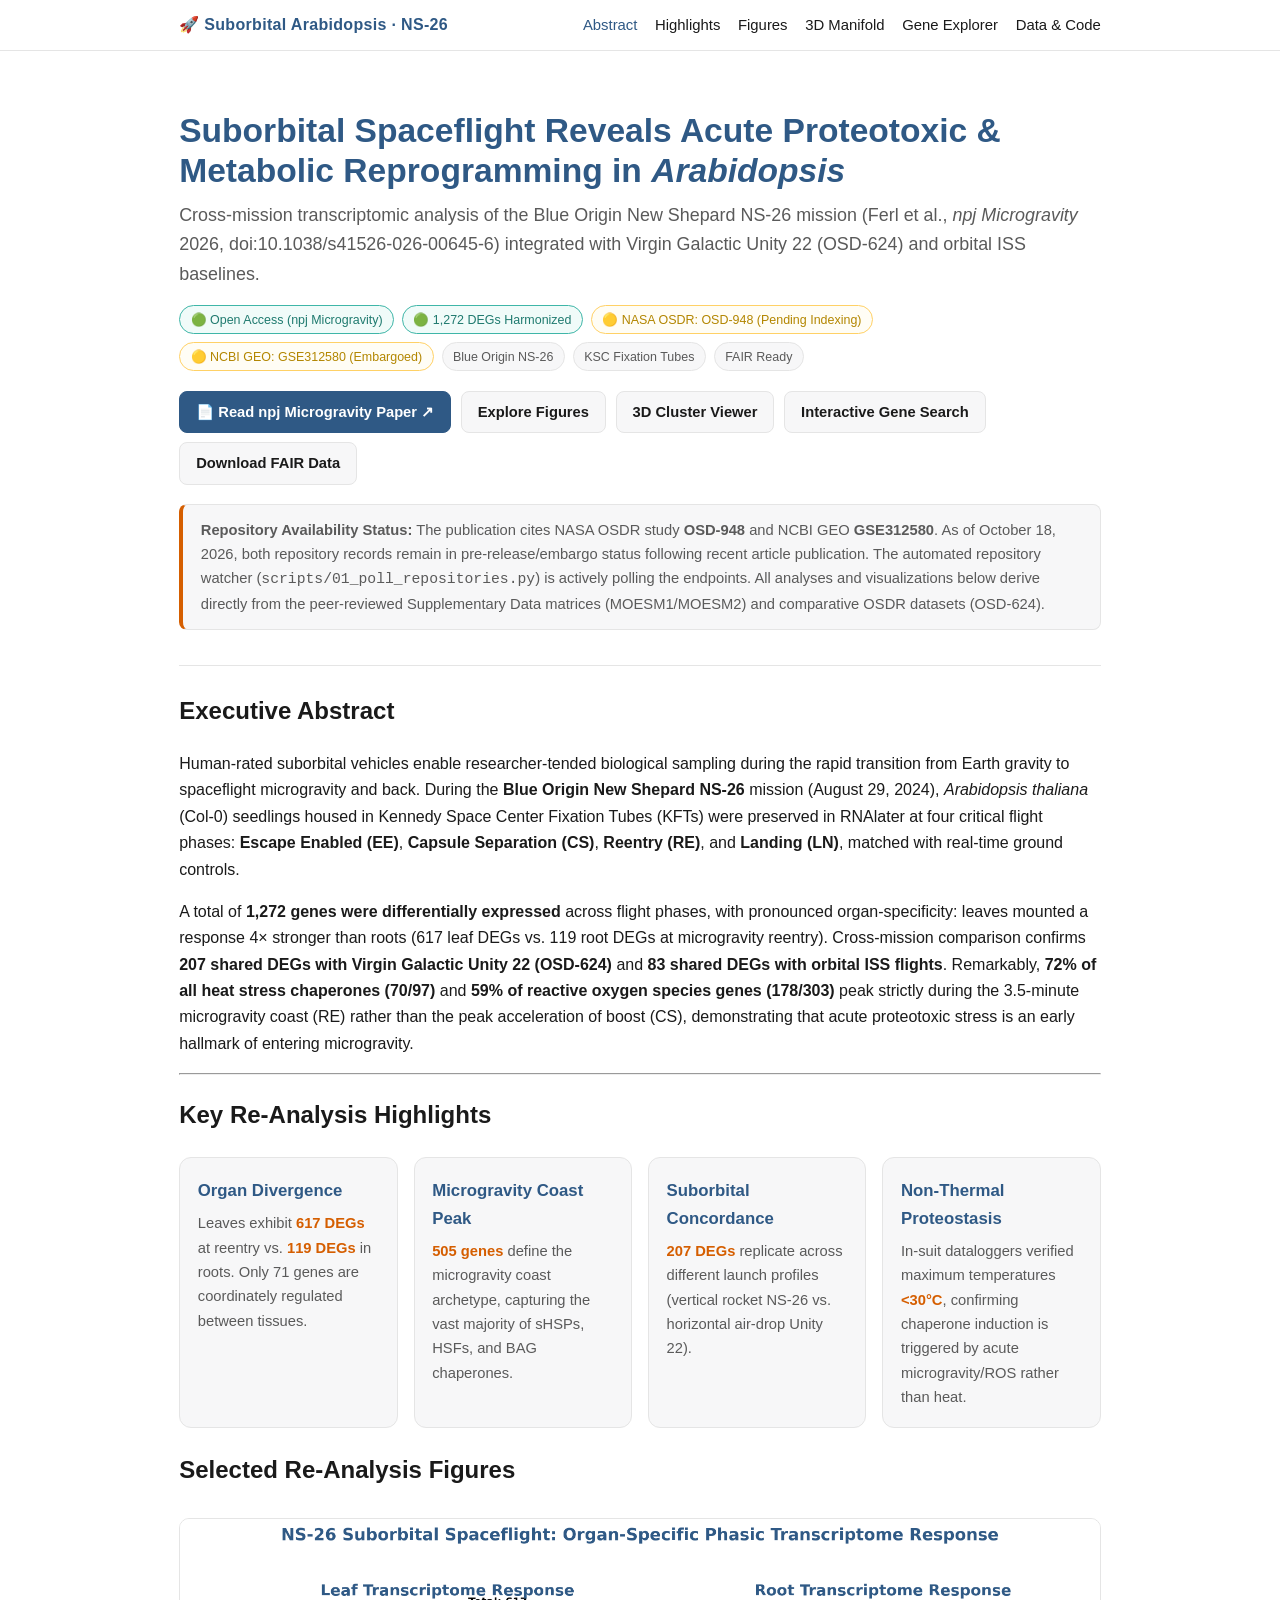
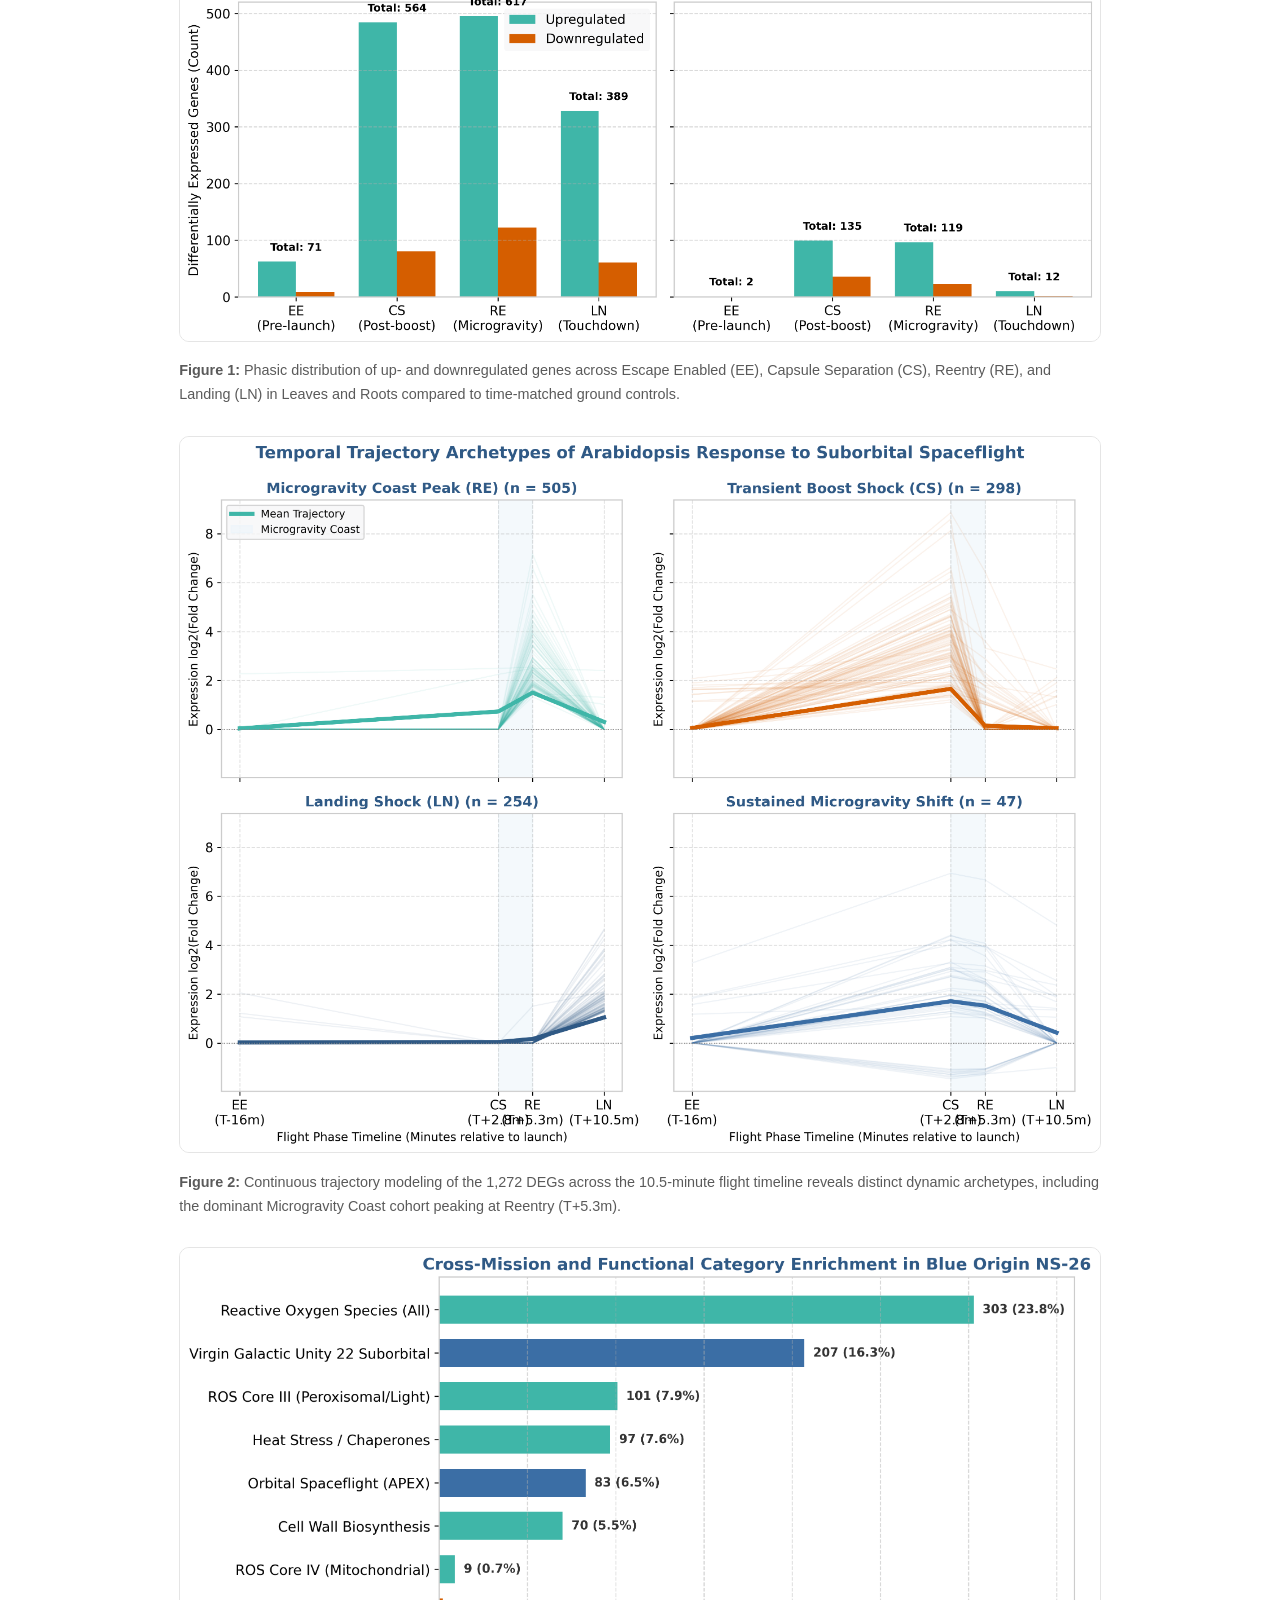
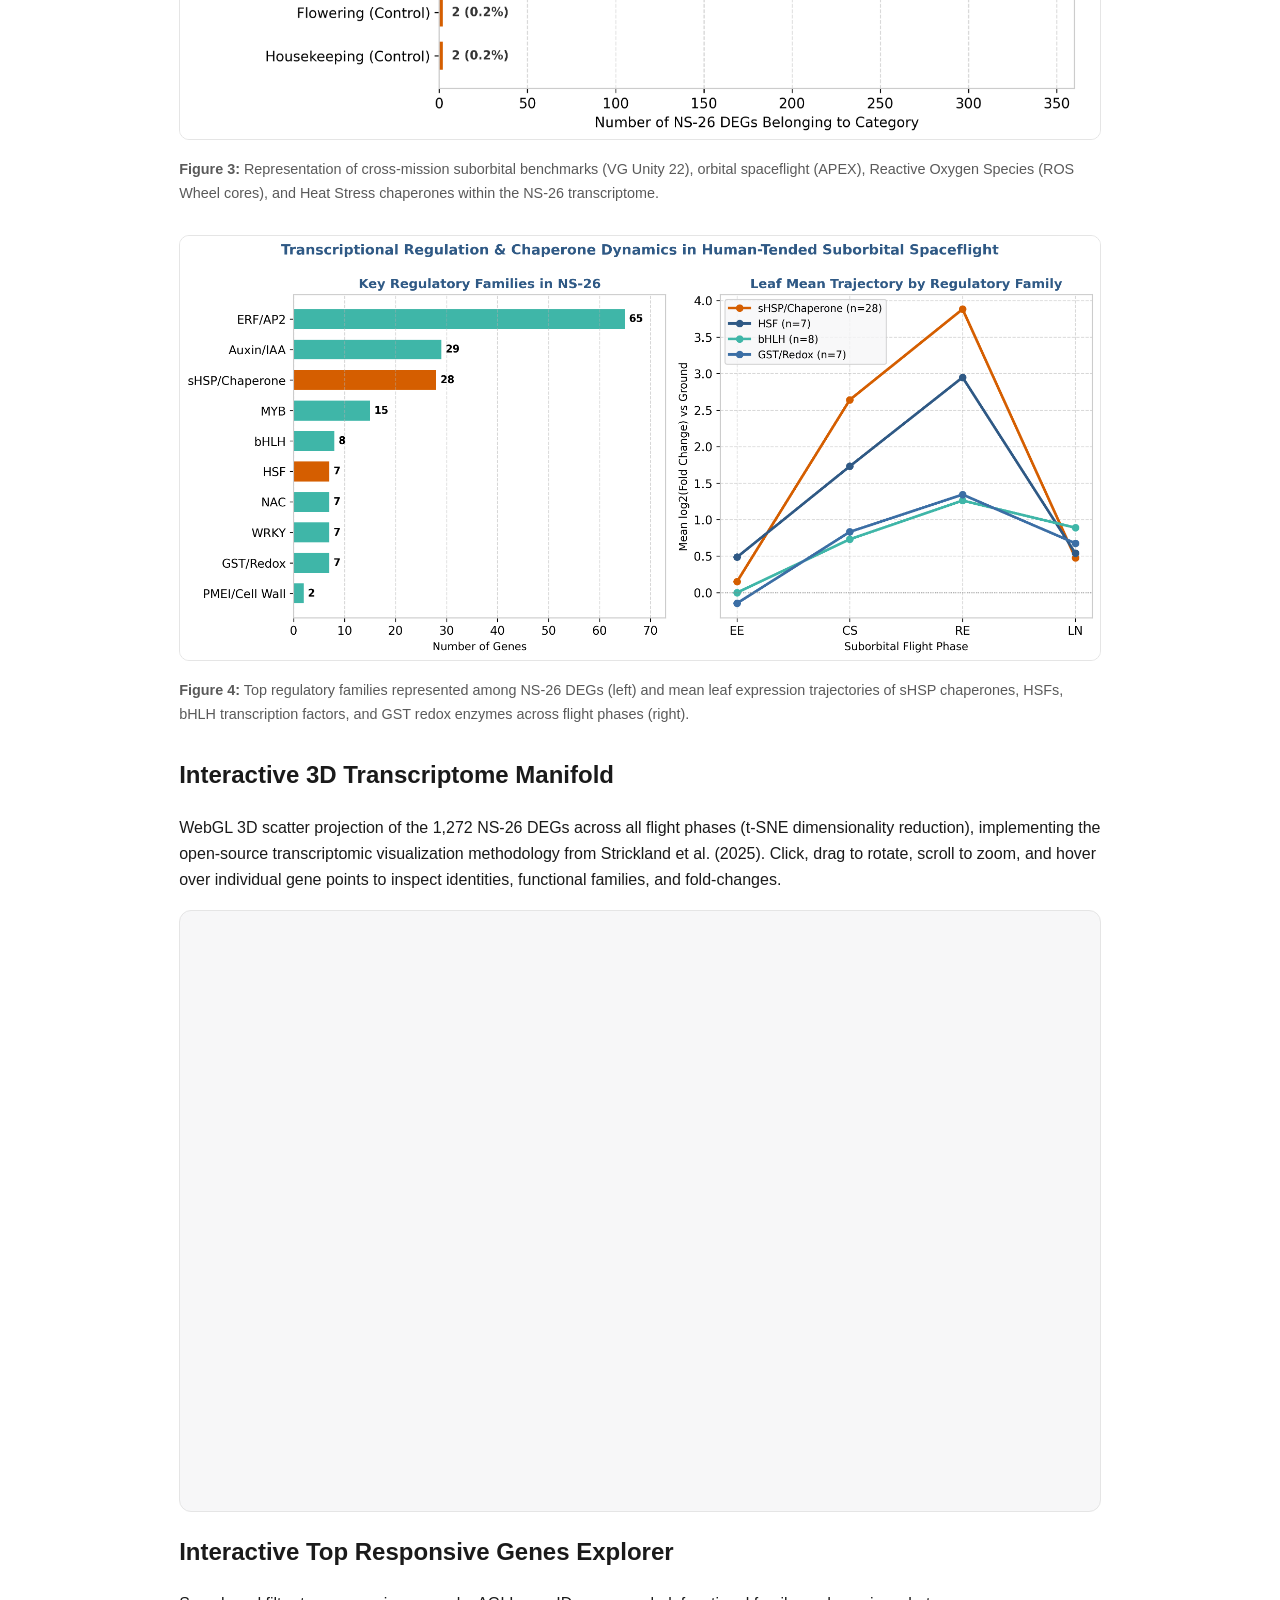
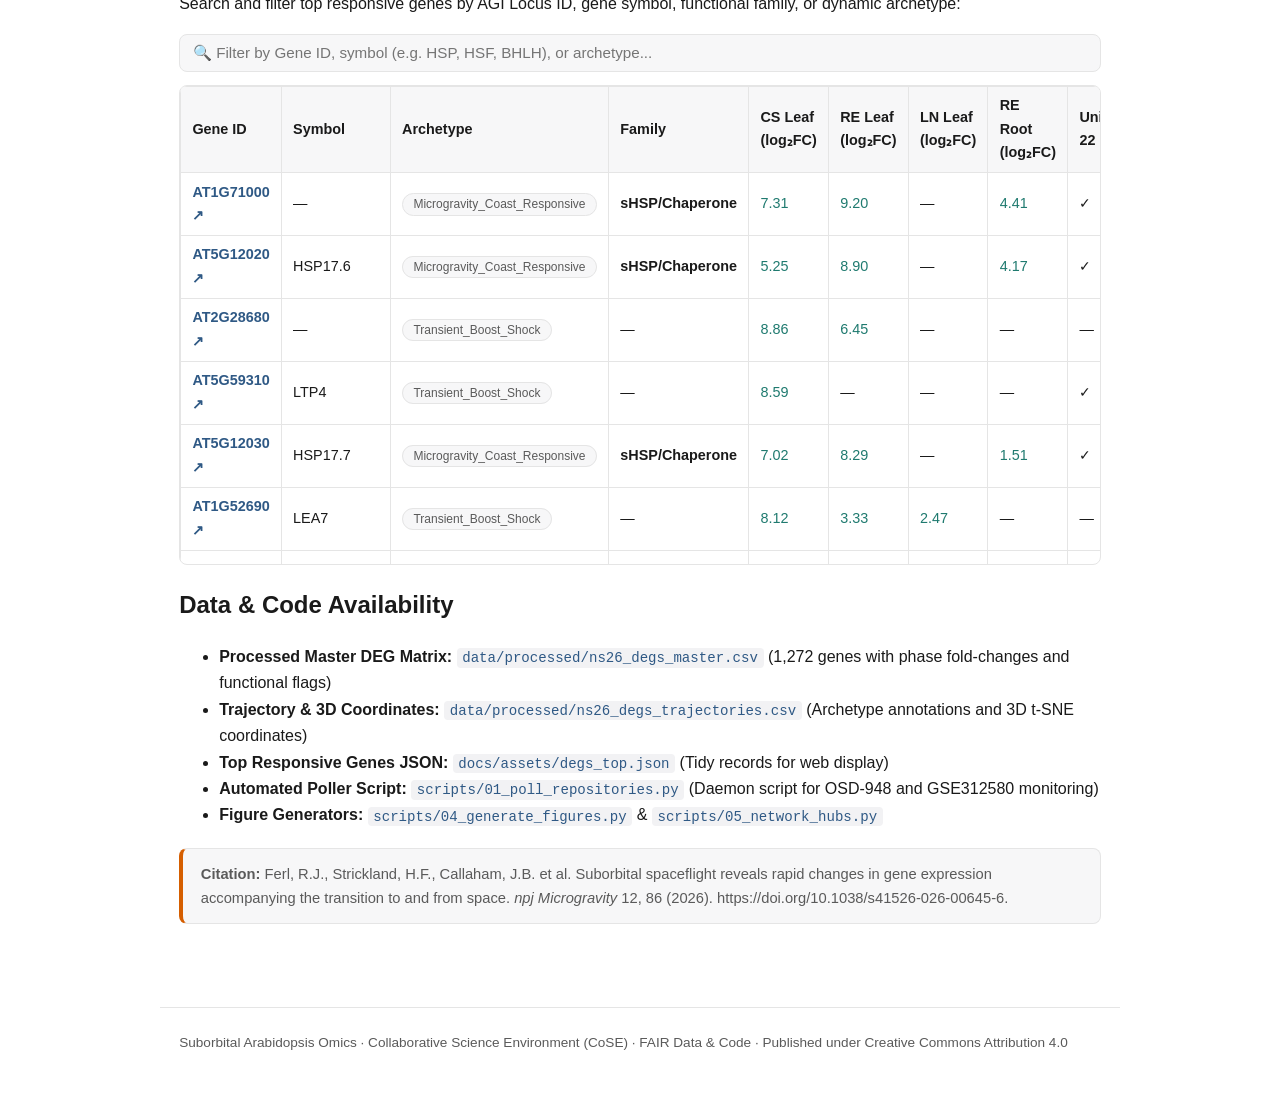
==== docs/index.html @ 5c9314f5 "Initial commit: Suborbital Arabidopsis (NS-26) re-analysis and CoSE presentation portal" ====
<!doctype html>
<html lang="en">
<head>
  <meta charset="utf-8">
  <meta name="viewport" content="width=device-width,initial-scale=1">
  <title>Home · NS-26 Suborbital Arabidopsis Omics</title>
  <meta name="description" content="Rapid transcriptional reprogramming of Arabidopsis thaliana during suborbital spaceflight on Blue Origin New Shepard NS-26. Cross-mission comparative omics, interactive 3D WebGL, and FAIR data.">
  <link rel="stylesheet" href="assets/style.css">
  <link rel="stylesheet" href="https://dr-richard-barker.github.io/Plant_response_to_radiation/cose/cose-theme.css">
</head>
<body data-site-id="suborbital-arabidopsis">

<header class="site">
  <nav>
    <span class="brand">🚀 Suborbital Arabidopsis · NS-26</span>
    <a href="#abstract" style="color:var(--accent)">Abstract</a>
    <a href="#highlights">Highlights</a>
    <a href="#figures">Figures</a>
    <a href="#3d-viewer">3D Manifold</a>
    <a href="#explorer">Gene Explorer</a>
    <a href="#data">Data &amp; Code</a>
  </nav>
</header>

<main>
  <section class="hero">
    <h1>Suborbital Spaceflight Reveals Acute Proteotoxic &amp; Metabolic Reprogramming in <i>Arabidopsis</i></h1>
    <p class="lede">
      Cross-mission transcriptomic analysis of the Blue Origin New Shepard NS-26 mission 
      (Ferl et al., <i>npj Microgravity</i> 2026, doi:10.1038/s41526-026-00645-6) integrated with 
      Virgin Galactic Unity 22 (OSD-624) and orbital ISS baselines.
    </p>
    
    <div class="badges">
      <span class="badge status-ready">🟢 Open Access (npj Microgravity)</span>
      <span class="badge status-ready">🟢 1,272 DEGs Harmonized</span>
      <span class="badge status-pending">🟡 NASA OSDR: OSD-948 (Pending Indexing)</span>
      <span class="badge status-pending">🟡 NCBI GEO: GSE312580 (Embargoed)</span>
      <span class="badge">Blue Origin NS-26</span>
      <span class="badge">KSC Fixation Tubes</span>
      <span class="badge">FAIR Ready</span>
    </div>

    <div class="btnrow">
      <a class="btn primary" href="https://doi.org/10.1038/s41526-026-00645-6" target="_blank">📄 Read npj Microgravity Paper ↗</a>
      <a class="btn" href="#figures">Explore Figures</a>
      <a class="btn" href="#3d-viewer">3D Cluster Viewer</a>
      <a class="btn" href="#explorer">Interactive Gene Search</a>
      <a class="btn" href="#data">Download FAIR Data</a>
    </div>

    <div class="note">
      <b>Repository Availability Status:</b> The publication cites NASA OSDR study <b>OSD-948</b> and NCBI GEO <b>GSE312580</b>. 
      As of October 18, 2026, both repository records remain in pre-release/embargo status following recent article publication. 
      The automated repository watcher (<code>scripts/01_poll_repositories.py</code>) is actively polling the endpoints. 
      All analyses and visualizations below derive directly from the peer-reviewed Supplementary Data matrices (MOESM1/MOESM2) and comparative OSDR datasets (OSD-624).
    </div>
  </section>

  <h2 id="abstract">Executive Abstract</h2>
  <div class="content">
    <p>
      Human-rated suborbital vehicles enable researcher-tended biological sampling during the rapid transition 
      from Earth gravity to spaceflight microgravity and back. During the <b>Blue Origin New Shepard NS-26</b> mission 
      (August 29, 2024), <i>Arabidopsis thaliana</i> (Col-0) seedlings housed in Kennedy Space Center Fixation Tubes (KFTs) 
      were preserved in RNAlater at four critical flight phases: <b>Escape Enabled (EE)</b>, <b>Capsule Separation (CS)</b>, 
      <b>Reentry (RE)</b>, and <b>Landing (LN)</b>, matched with real-time ground controls.
    </p>
    <p>
      A total of <b>1,272 genes were differentially expressed</b> across flight phases, with pronounced organ-specificity: 
      leaves mounted a response 4× stronger than roots (617 leaf DEGs vs. 119 root DEGs at microgravity reentry). 
      Cross-mission comparison confirms <b>207 shared DEGs with Virgin Galactic Unity 22 (OSD-624)</b> and <b>83 shared DEGs with orbital ISS flights</b>. 
      Remarkably, <b>72% of all heat stress chaperones (70/97)</b> and <b>59% of reactive oxygen species genes (178/303)</b> 
      peak strictly during the 3.5-minute microgravity coast (RE) rather than the peak acceleration of boost (CS), 
      demonstrating that acute proteotoxic stress is an early hallmark of entering microgravity.
    </p>
    <hr>
  </div>

  <h2 id="highlights">Key Re-Analysis Highlights</h2>
  <div class="cards">
    <div class="card">
      <h3>Organ Divergence</h3>
      <p>Leaves exhibit <span class="k">617 DEGs</span> at reentry vs. <span class="k">119 DEGs</span> in roots. Only 71 genes are coordinately regulated between tissues.</p>
    </div>
    <div class="card">
      <h3>Microgravity Coast Peak</h3>
      <p><span class="k">505 genes</span> define the microgravity coast archetype, capturing the vast majority of sHSPs, HSFs, and BAG chaperones.</p>
    </div>
    <div class="card">
      <h3>Suborbital Concordance</h3>
      <p><span class="k">207 DEGs</span> replicate across different launch profiles (vertical rocket NS-26 vs. horizontal air-drop Unity 22).</p>
    </div>
    <div class="card">
      <h3>Non-Thermal Proteostasis</h3>
      <p>In-suit dataloggers verified maximum temperatures <span class="k">&lt;30°C</span>, confirming chaperone induction is triggered by acute microgravity/ROS rather than heat.</p>
    </div>
  </div>

  <h2 id="figures">Selected Re-Analysis Figures</h2>
  <div class="gallery">
    <figure>
      <img src="assets/figures/fig1_phase_degs.png" alt="NS-26 Phasic Transcriptome Response in Leaves and Roots">
      <figcaption><b>Figure 1:</b> Phasic distribution of up- and downregulated genes across Escape Enabled (EE), Capsule Separation (CS), Reentry (RE), and Landing (LN) in Leaves and Roots compared to time-matched ground controls.</figcaption>
    </figure>
    
    <figure>
      <img src="assets/figures/fig2_temporal_archetypes.png" alt="Temporal Expression Trajectory Archetypes">
      <figcaption><b>Figure 2:</b> Continuous trajectory modeling of the 1,272 DEGs across the 10.5-minute flight timeline reveals distinct dynamic archetypes, including the dominant Microgravity Coast cohort peaking at Reentry (T+5.3m).</figcaption>
    </figure>

    <figure>
      <img src="assets/figures/fig3_functional_enrichment.png" alt="Functional and Cross-Mission Overlap">
      <figcaption><b>Figure 3:</b> Representation of cross-mission suborbital benchmarks (VG Unity 22), orbital spaceflight (APEX), Reactive Oxygen Species (ROS Wheel cores), and Heat Stress chaperones within the NS-26 transcriptome.</figcaption>
    </figure>

    <figure>
      <img src="assets/figures/fig4_hub_transcription_factors.png" alt="Regulatory Families and Chaperone Trajectories">
      <figcaption><b>Figure 4:</b> Top regulatory families represented among NS-26 DEGs (left) and mean leaf expression trajectories of sHSP chaperones, HSFs, bHLH transcription factors, and GST redox enzymes across flight phases (right).</figcaption>
    </figure>
  </div>

  <h2 id="3d-viewer">Interactive 3D Transcriptome Manifold</h2>
  <div class="content">
    <p>
      WebGL 3D scatter projection of the 1,272 NS-26 DEGs across all flight phases (t-SNE dimensionality reduction), 
      implementing the open-source transcriptomic visualization methodology from Strickland et al. (2025). 
      Click, drag to rotate, scroll to zoom, and hover over individual gene points to inspect identities, functional families, and fold-changes.
    </p>
    <div style="border:1px solid var(--line); border-radius:12px; overflow:hidden; background:var(--card); margin:1rem 0;">
      <iframe src="assets/interactive_3d_clusters.html" width="100%" height="600" style="border:none; display:block;"></iframe>
    </div>
  </div>

  <h2 id="explorer">Interactive Top Responsive Genes Explorer</h2>
  <div class="content">
    <p>Search and filter top responsive genes by AGI Locus ID, gene symbol, functional family, or dynamic archetype:</p>
    <input type="text" id="geneSearch" class="search-box" placeholder="🔍 Filter by Gene ID, symbol (e.g. HSP, HSF, BHLH), or archetype..." onkeyup="filterGenes()">
    <div style="max-height:480px; overflow-y:auto; border:1px solid var(--line); border-radius:8px;">
      <table id="geneTable" style="margin:0;">
        <thead>
          <tr>
            <th>Gene ID</th>
            <th>Symbol</th>
            <th>Archetype</th>
            <th>Family</th>
            <th>CS Leaf (log₂FC)</th>
            <th>RE Leaf (log₂FC)</th>
            <th>LN Leaf (log₂FC)</th>
            <th>RE Root (log₂FC)</th>
            <th>Unity 22</th>
            <th>Orbital</th>
          </tr>
        </thead>
        <tbody id="geneTableBody">
          <tr><td colspan="10" style="text-align:center;">Loading gene catalog...</td></tr>
        </tbody>
      </table>
    </div>
  </div>

  <h2 id="data">Data &amp; Code Availability</h2>
  <div class="content">
    <ul>
      <li><b>Processed Master DEG Matrix:</b> <a href="../data/processed/ns26_degs_master.csv"><code>data/processed/ns26_degs_master.csv</code></a> (1,272 genes with phase fold-changes and functional flags)</li>
      <li><b>Trajectory &amp; 3D Coordinates:</b> <a href="../data/processed/ns26_degs_trajectories.csv"><code>data/processed/ns26_degs_trajectories.csv</code></a> (Archetype annotations and 3D t-SNE coordinates)</li>
      <li><b>Top Responsive Genes JSON:</b> <a href="assets/degs_top.json"><code>docs/assets/degs_top.json</code></a> (Tidy records for web display)</li>
      <li><b>Automated Poller Script:</b> <a href="../scripts/01_poll_repositories.py"><code>scripts/01_poll_repositories.py</code></a> (Daemon script for OSD-948 and GSE312580 monitoring)</li>
      <li><b>Figure Generators:</b> <a href="../scripts/04_generate_figures.py"><code>scripts/04_generate_figures.py</code></a> &amp; <a href="../scripts/05_network_hubs.py"><code>scripts/05_network_hubs.py</code></a></li>
    </ul>
    <p class="note">
      <b>Citation:</b> Ferl, R.J., Strickland, H.F., Callaham, J.B. et al. Suborbital spaceflight reveals rapid changes in gene expression accompanying the transition to and from space. <i>npj Microgravity</i> 12, 86 (2026). https://doi.org/10.1038/s41526-026-00645-6.
    </p>
  </div>
</main>

<footer class="site">
  Suborbital Arabidopsis Omics · Collaborative Science Environment (CoSE) ·
  FAIR Data &amp; Code · Published under Creative Commons Attribution 4.0
</footer>

<script>
let allGenes = [];
fetch('assets/degs_top.json')
  .then(res => res.json())
  .then(data => {
    allGenes = data;
    renderTable(allGenes);
  })
  .catch(err => {
    document.getElementById('geneTableBody').innerHTML = '<tr><td colspan="10">Error loading data.</td></tr>';
  });

function renderTable(genes) {
  const tbody = document.getElementById('geneTableBody');
  if (!genes || genes.length === 0) {
    tbody.innerHTML = '<tr><td colspan="10" style="text-align:center;">No matching genes found.</td></tr>';
    return;
  }
  tbody.innerHTML = genes.slice(0, 100).map(g => `
    <tr>
      <td><b><a href="https://www.arabidopsis.org/servlets/TairObject?type=locus&name=${g.gene_id}" target="_blank">${g.gene_id} ↗</a></b></td>
      <td>${g.gene_symbol || '—'}</td>
      <td><span class="badge" style="font-size:0.75rem;">${g.leaf_trajectory_archetype}</span></td>
      <td>${g.functional_family !== 'Other' ? `<b>${g.functional_family}</b>` : '—'}</td>
      <td style="color:${g.l2fc_cs_leaf > 0 ? '#1f7a6f' : g.l2fc_cs_leaf < 0 ? '#d55e00' : 'inherit'}">${g.l2fc_cs_leaf !== '' ? Number(g.l2fc_cs_leaf).toFixed(2) : '—'}</td>
      <td style="color:${g.l2fc_re_leaf > 0 ? '#1f7a6f' : g.l2fc_re_leaf < 0 ? '#d55e00' : 'inherit'}">${g.l2fc_re_leaf !== '' ? Number(g.l2fc_re_leaf).toFixed(2) : '—'}</td>
      <td style="color:${g.l2fc_ln_leaf > 0 ? '#1f7a6f' : g.l2fc_ln_leaf < 0 ? '#d55e00' : 'inherit'}">${g.l2fc_ln_leaf !== '' ? Number(g.l2fc_ln_leaf).toFixed(2) : '—'}</td>
      <td style="color:${g.l2fc_re_root > 0 ? '#1f7a6f' : g.l2fc_re_root < 0 ? '#d55e00' : 'inherit'}">${g.l2fc_re_root !== '' ? Number(g.l2fc_re_root).toFixed(2) : '—'}</td>
      <td>${g.vg_unity22_deg ? '✓' : '—'}</td>
      <td>${g.orbital_deg ? '✓' : '—'}</td>
    </tr>
  `).join('');
}

function filterGenes() {
  const query = document.getElementById('geneSearch').value.toLowerCase().trim();
  if (!query) {
    renderTable(allGenes);
    return;
  }
  const filtered = allGenes.filter(g => 
    g.gene_id.toLowerCase().includes(query) ||
    (g.gene_symbol && g.gene_symbol.toLowerCase().includes(query)) ||
    (g.gene_description && g.gene_description.toLowerCase().includes(query)) ||
    (g.functional_family && g.functional_family.toLowerCase().includes(query)) ||
    (g.leaf_trajectory_archetype && g.leaf_trajectory_archetype.toLowerCase().includes(query))
  );
  renderTable(filtered);
}
</script>
<script src="https://dr-richard-barker.github.io/Plant_response_to_radiation/cose/sites.js"></script>
<script src="https://dr-richard-barker.github.io/Plant_response_to_radiation/cose/theme.js"></script>
<script defer src="https://visitor-analytics.astrobotany.workers.dev/a.js"></script>
</body>
</html>
---- docs/assets/style.css ----
:root {
  --bg: #ffffff;
  --fg: #1a1a1a;
  --muted: #5a5a5a;
  --line: #e5e5e5;
  --card: #f7f7f8;
  --accent: #2f5985;
  --accent2: #d55e00;
  --brand-teal: #3fb6a8;
  --mint: #54c9ba;
  --code: #f2f2f4;
  --maxw: 960px;
}

@media (prefers-color-scheme: dark) {
  :root {
    --bg: #0f1115;
    --fg: #e8e8ea;
    --muted: #a0a0a8;
    --line: #2a2d34;
    --card: #171a20;
    --accent: #4aa3df;
    --accent2: #ff8a4c;
    --brand-teal: #3fb6a8;
    --mint: #54c9ba;
    --code: #12141a;
  }
}

* { box-sizing: border-box; }
html { scroll-behavior: smooth; }
body {
  margin: 0;
  background: var(--bg);
  color: var(--fg);
  font: 16px/1.65 -apple-system, BlinkMacSystemFont, "Segoe UI", Roboto, Helvetica, Arial, sans-serif;
}

a { color: var(--accent); text-decoration: none; }
a:hover { text-decoration: underline; }

header.site {
  position: sticky;
  top: 0;
  z-index: 10;
  background: color-mix(in srgb, var(--bg) 90%, transparent);
  backdrop-filter: blur(8px);
  border-bottom: 1px solid var(--line);
}

nav {
  max-width: var(--maxw);
  margin: 0 auto;
  display: flex;
  gap: 1.1rem;
  flex-wrap: wrap;
  align-items: center;
  padding: .75rem 1.2rem;
}

nav .brand {
  font-weight: 700;
  letter-spacing: .02em;
  margin-right: auto;
  color: var(--accent);
}

nav a { color: var(--fg); font-size: .93rem; font-weight: 500; }

main {
  max-width: var(--maxw);
  margin: 0 auto;
  padding: 1.5rem 1.2rem 4rem;
}

.hero {
  padding: 2rem 0 1rem;
  border-bottom: 1px solid var(--line);
  margin-bottom: 1.6rem;
}

.hero h1 {
  font-size: 2.1rem;
  line-height: 1.2;
  margin: .2rem 0 .6rem;
  color: var(--accent);
}

.hero p.lede {
  font-size: 1.12rem;
  color: var(--muted);
  margin: .3rem 0 1rem;
}

.badges {
  display: flex;
  gap: .5rem;
  flex-wrap: wrap;
  margin: .8rem 0;
}

.badge {
  font-size: .78rem;
  padding: .2rem .65rem;
  border: 1px solid var(--line);
  border-radius: 999px;
  background: var(--card);
  color: var(--muted);
  font-weight: 500;
}

.badge.status-pending {
  border-color: #ffd166;
  background: #fffdf5;
  color: #b38600;
}

.badge.status-ready {
  border-color: var(--brand-teal);
  background: #f0fbf9;
  color: #1f7a6f;
}

.btnrow {
  display: flex;
  gap: .6rem;
  flex-wrap: wrap;
  margin: 1.2rem 0;
}

.btn {
  display: inline-block;
  padding: .5rem 1rem;
  border-radius: 8px;
  border: 1px solid var(--line);
  background: var(--card);
  color: var(--fg);
  font-size: .92rem;
  font-weight: 600;
}

.btn.primary {
  background: var(--accent);
  color: #ffffff;
  border-color: var(--accent);
}

.cards {
  display: grid;
  grid-template-columns: repeat(auto-fit, minmax(210px, 1fr));
  gap: 1rem;
  margin: 1.4rem 0;
}

.card {
  background: var(--card);
  border: 1px solid var(--line);
  border-radius: 12px;
  padding: 1.1rem;
}

.card h3 {
  margin: .1rem 0 .4rem;
  font-size: 1.05rem;
  color: var(--accent);
}

.card p {
  margin: 0;
  color: var(--muted);
  font-size: .92rem;
}

.k {
  color: var(--accent2);
  font-weight: 700;
}

figure {
  margin: 1.8rem 0;
  text-align: center;
}

figure img {
  max-width: 100%;
  height: auto;
  border: 1px solid var(--line);
  border-radius: 10px;
  background: #ffffff;
}

figure figcaption {
  color: var(--muted);
  font-size: .9rem;
  margin-top: .6rem;
  text-align: left;
}

.content h2 {
  margin-top: 2.2rem;
  padding-top: .4rem;
  border-top: 1px solid var(--line);
  color: var(--accent);
}

.content h3 {
  margin-top: 1.6rem;
  color: var(--accent);
}

.content table {
  border-collapse: collapse;
  width: 100%;
  font-size: .9rem;
  margin: 1rem 0;
  display: block;
  overflow-x: auto;
}

.content th, .content td {
  border: 1px solid var(--line);
  padding: .45rem .7rem;
  text-align: left;
}

.content th {
  background: var(--card);
  font-weight: 600;
}

.content code {
  background: var(--code);
  padding: .1rem .35rem;
  border-radius: 4px;
  font-size: .88em;
}

.content pre {
  background: var(--code);
  padding: 1rem;
  border-radius: 8px;
  overflow-x: auto;
}

.note {
  background: var(--card);
  border: 1px solid var(--line);
  border-left: 4px solid var(--accent2);
  border-radius: 8px;
  padding: .8rem 1.1rem;
  font-size: .92rem;
  color: var(--muted);
  margin: 1.2rem 0;
}

.search-box {
  width: 100%;
  padding: .6rem .8rem;
  font-size: .95rem;
  border: 1px solid var(--line);
  border-radius: 8px;
  margin-bottom: .8rem;
  background: var(--card);
  color: var(--fg);
}

footer.site {
  border-top: 1px solid var(--line);
  color: var(--muted);
  font-size: .85rem;
  max-width: var(--maxw);
  margin: 0 auto;
  padding: 1.5rem 1.2rem 3rem;
}
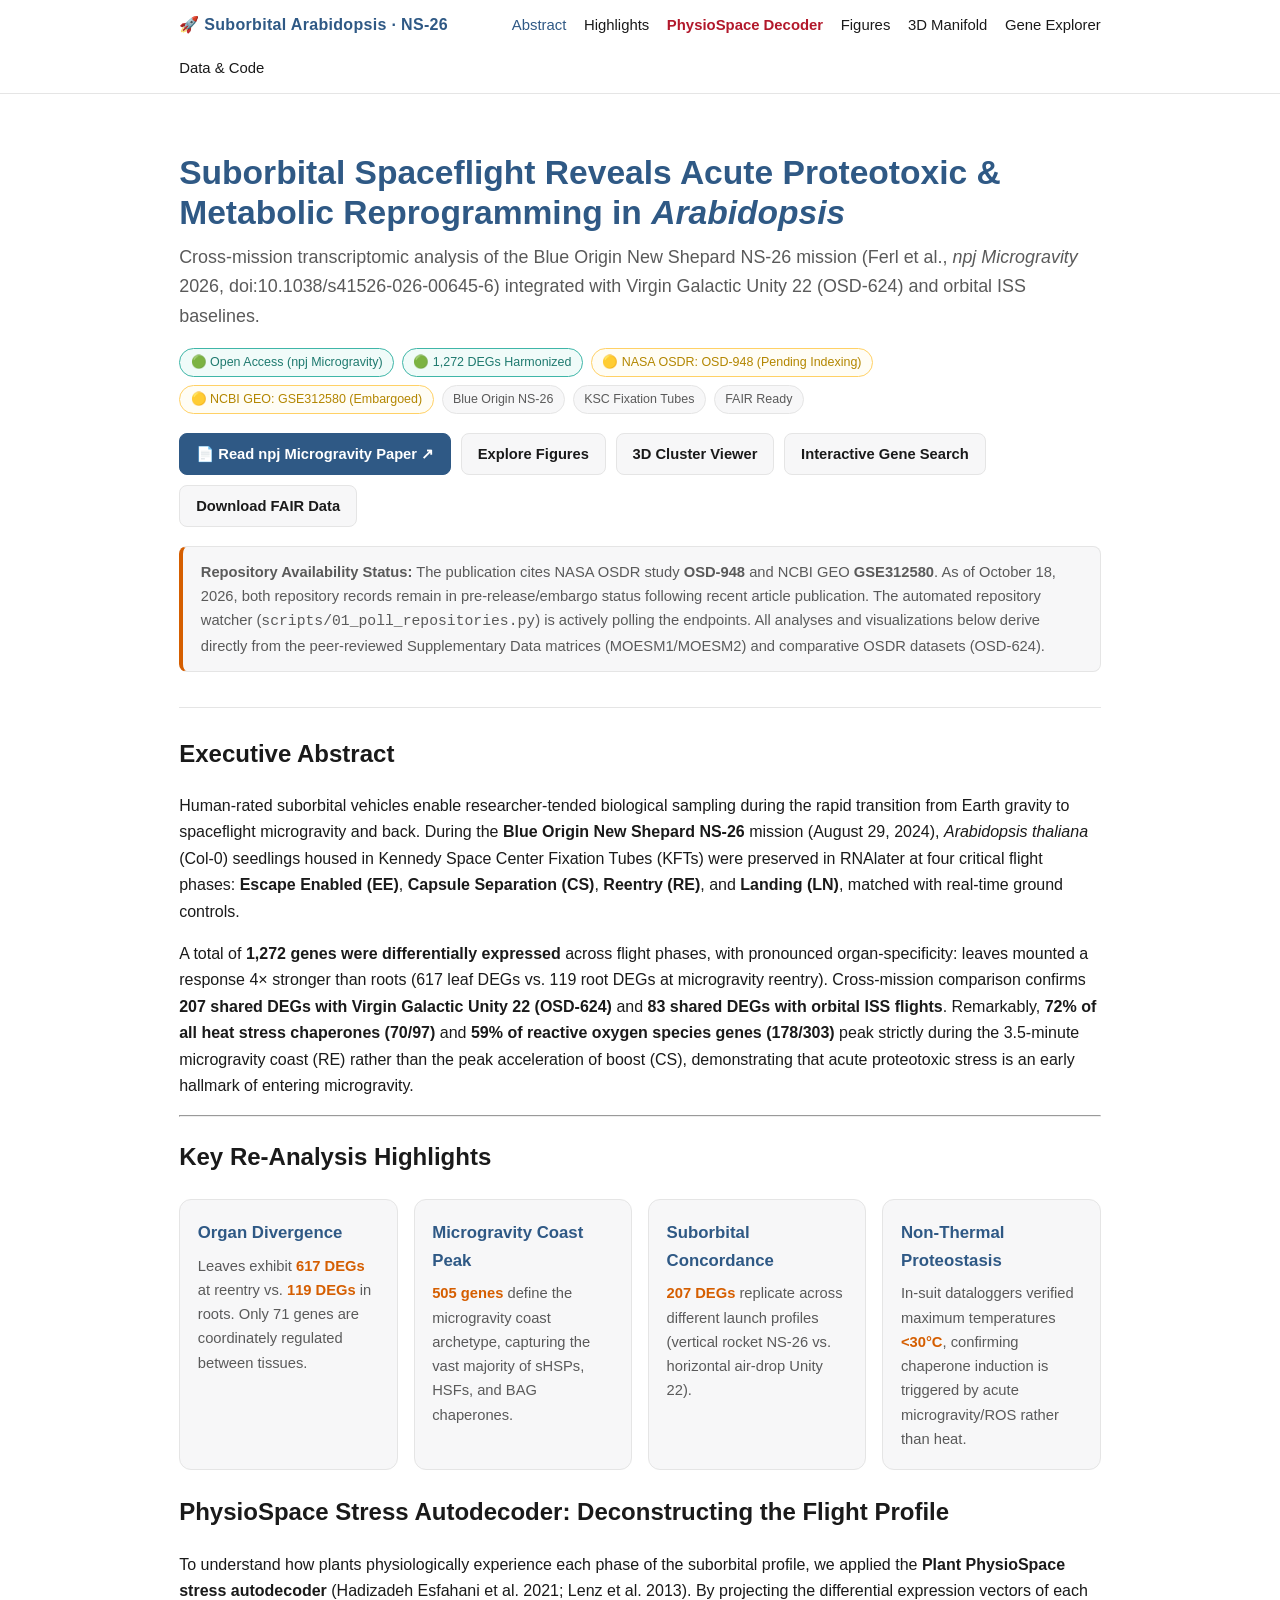
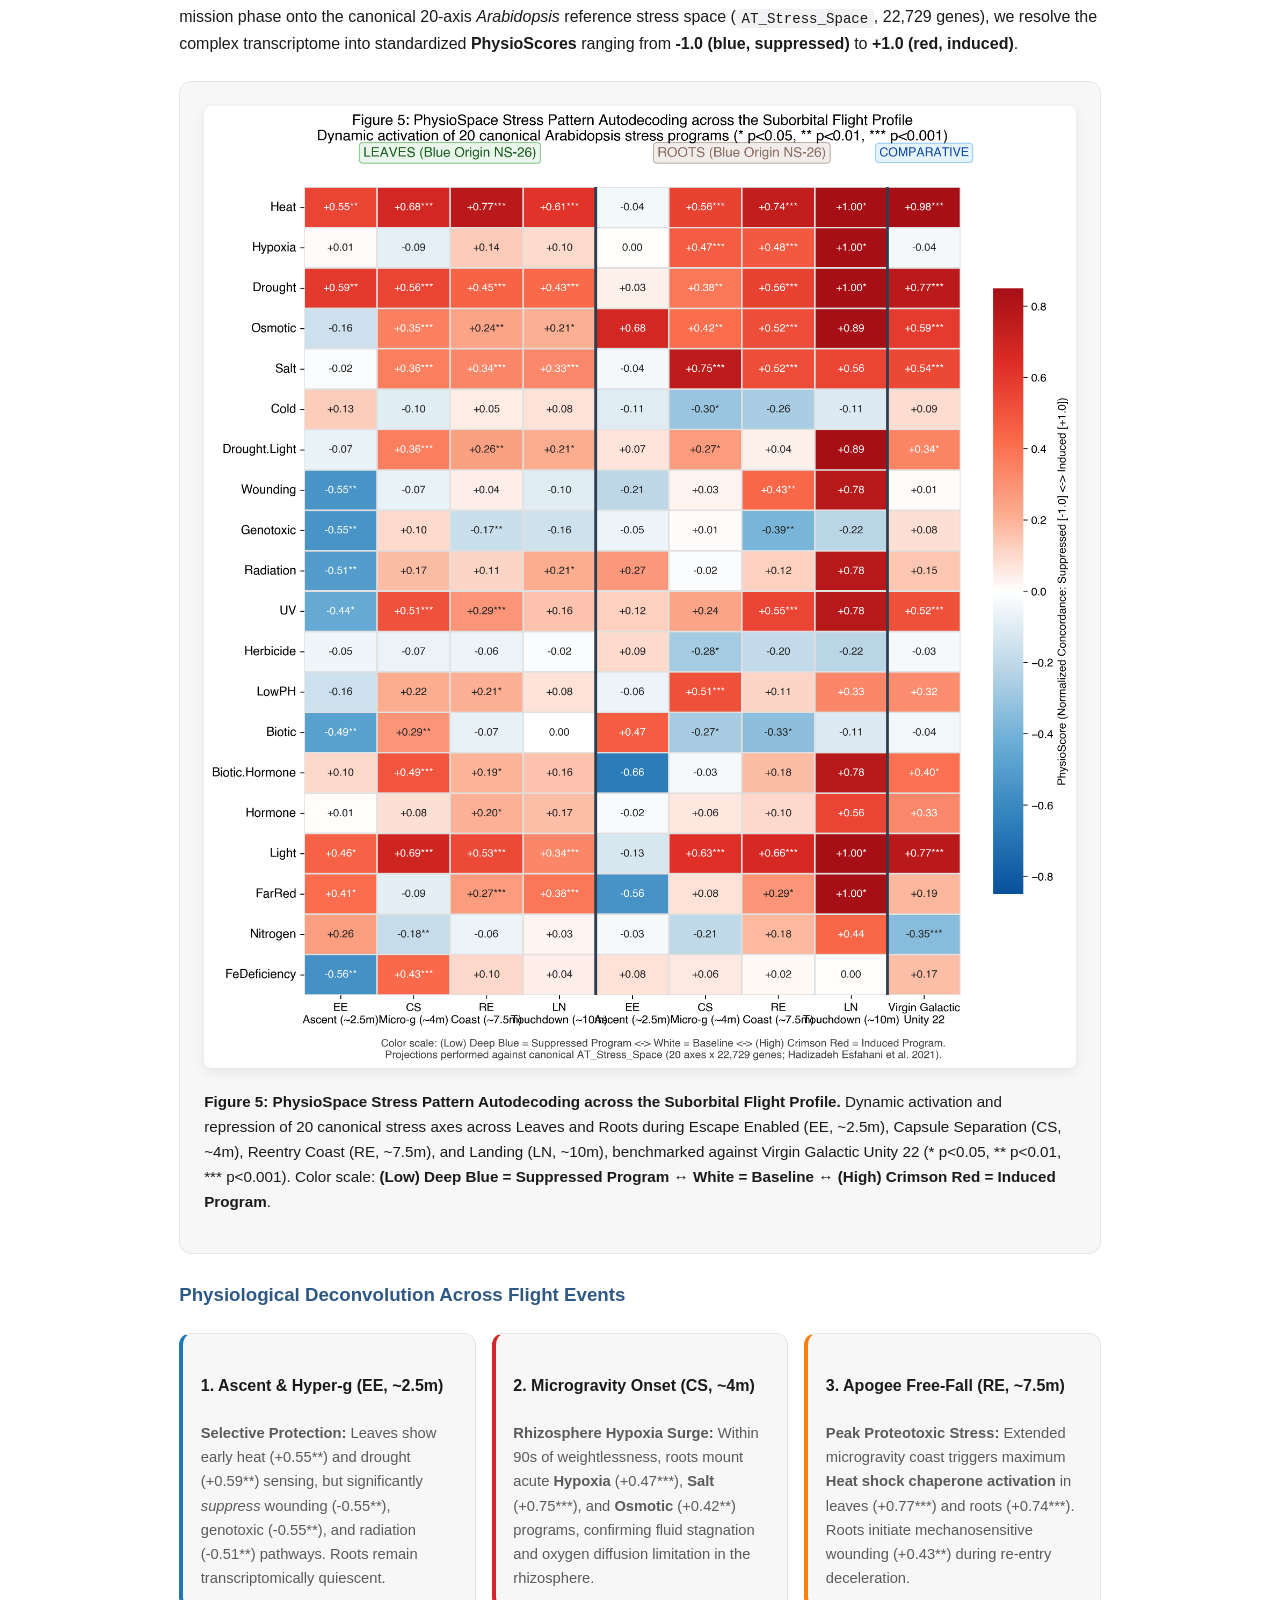
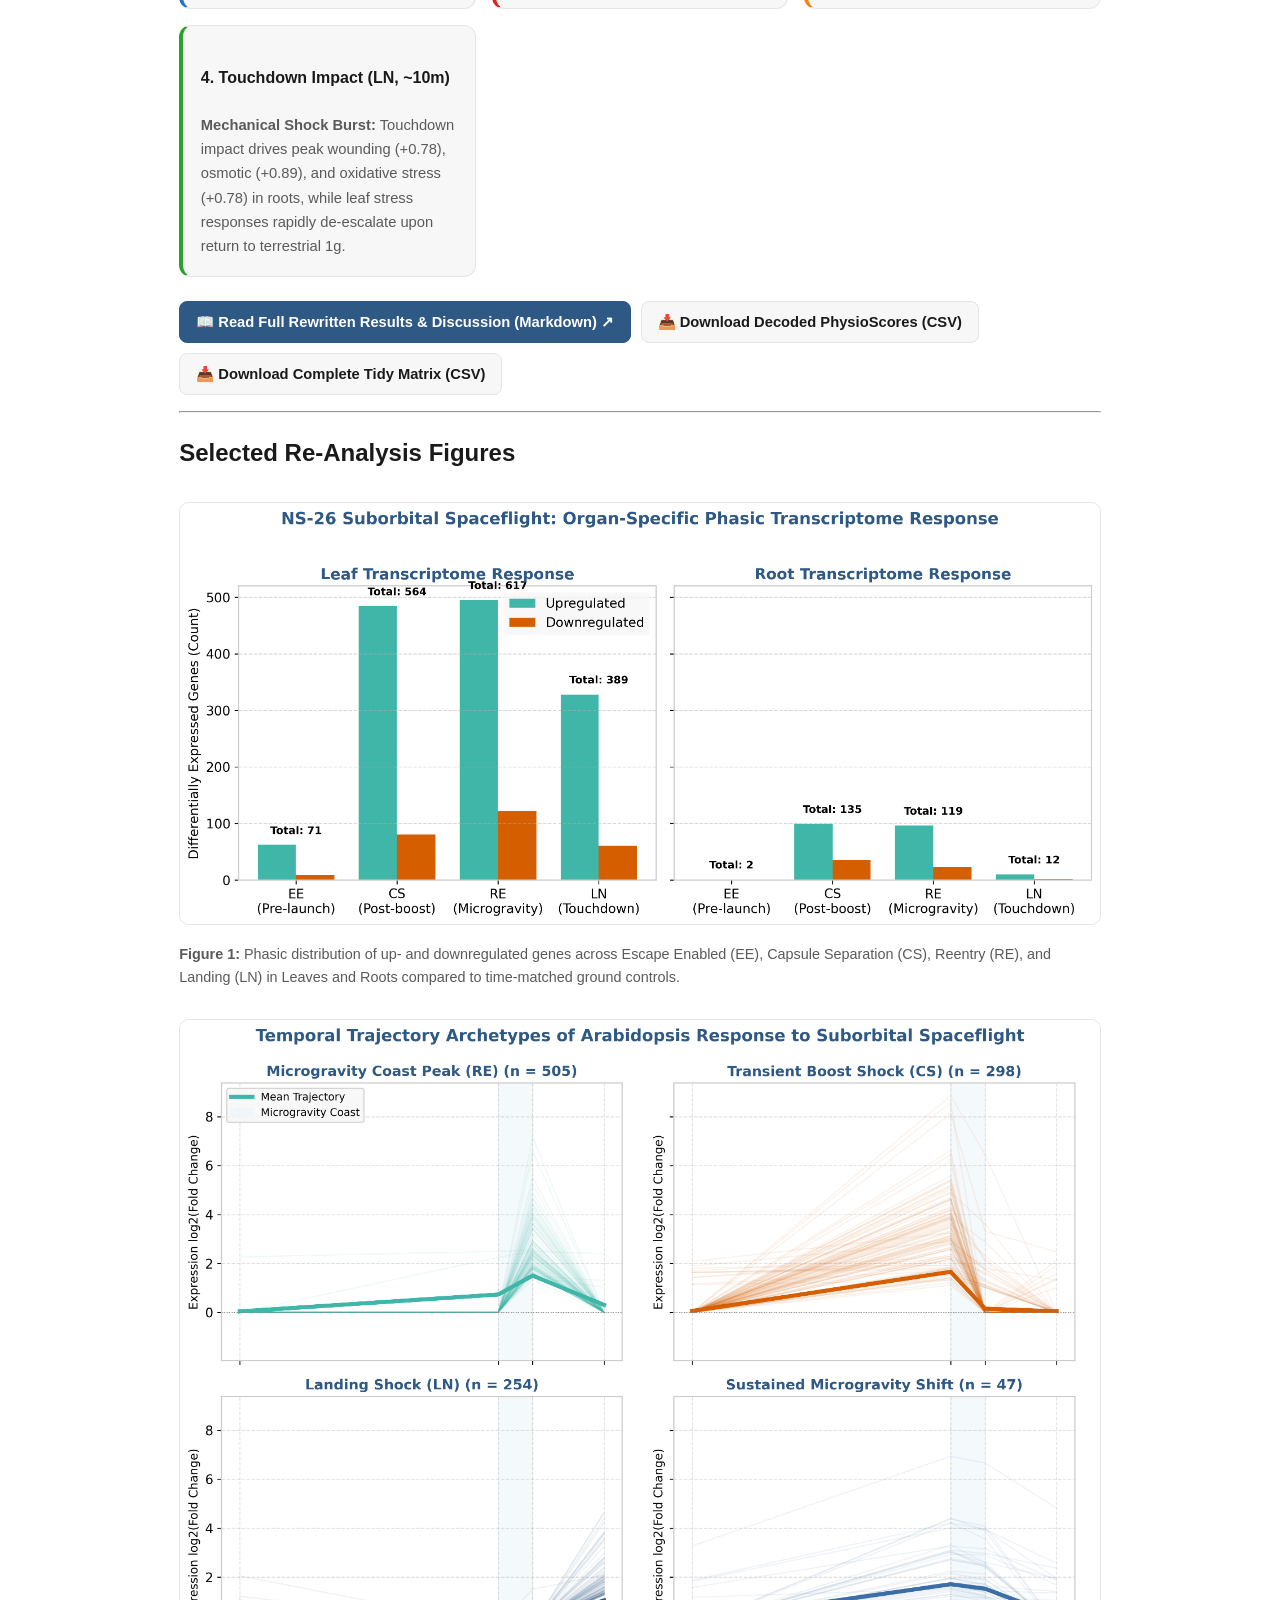
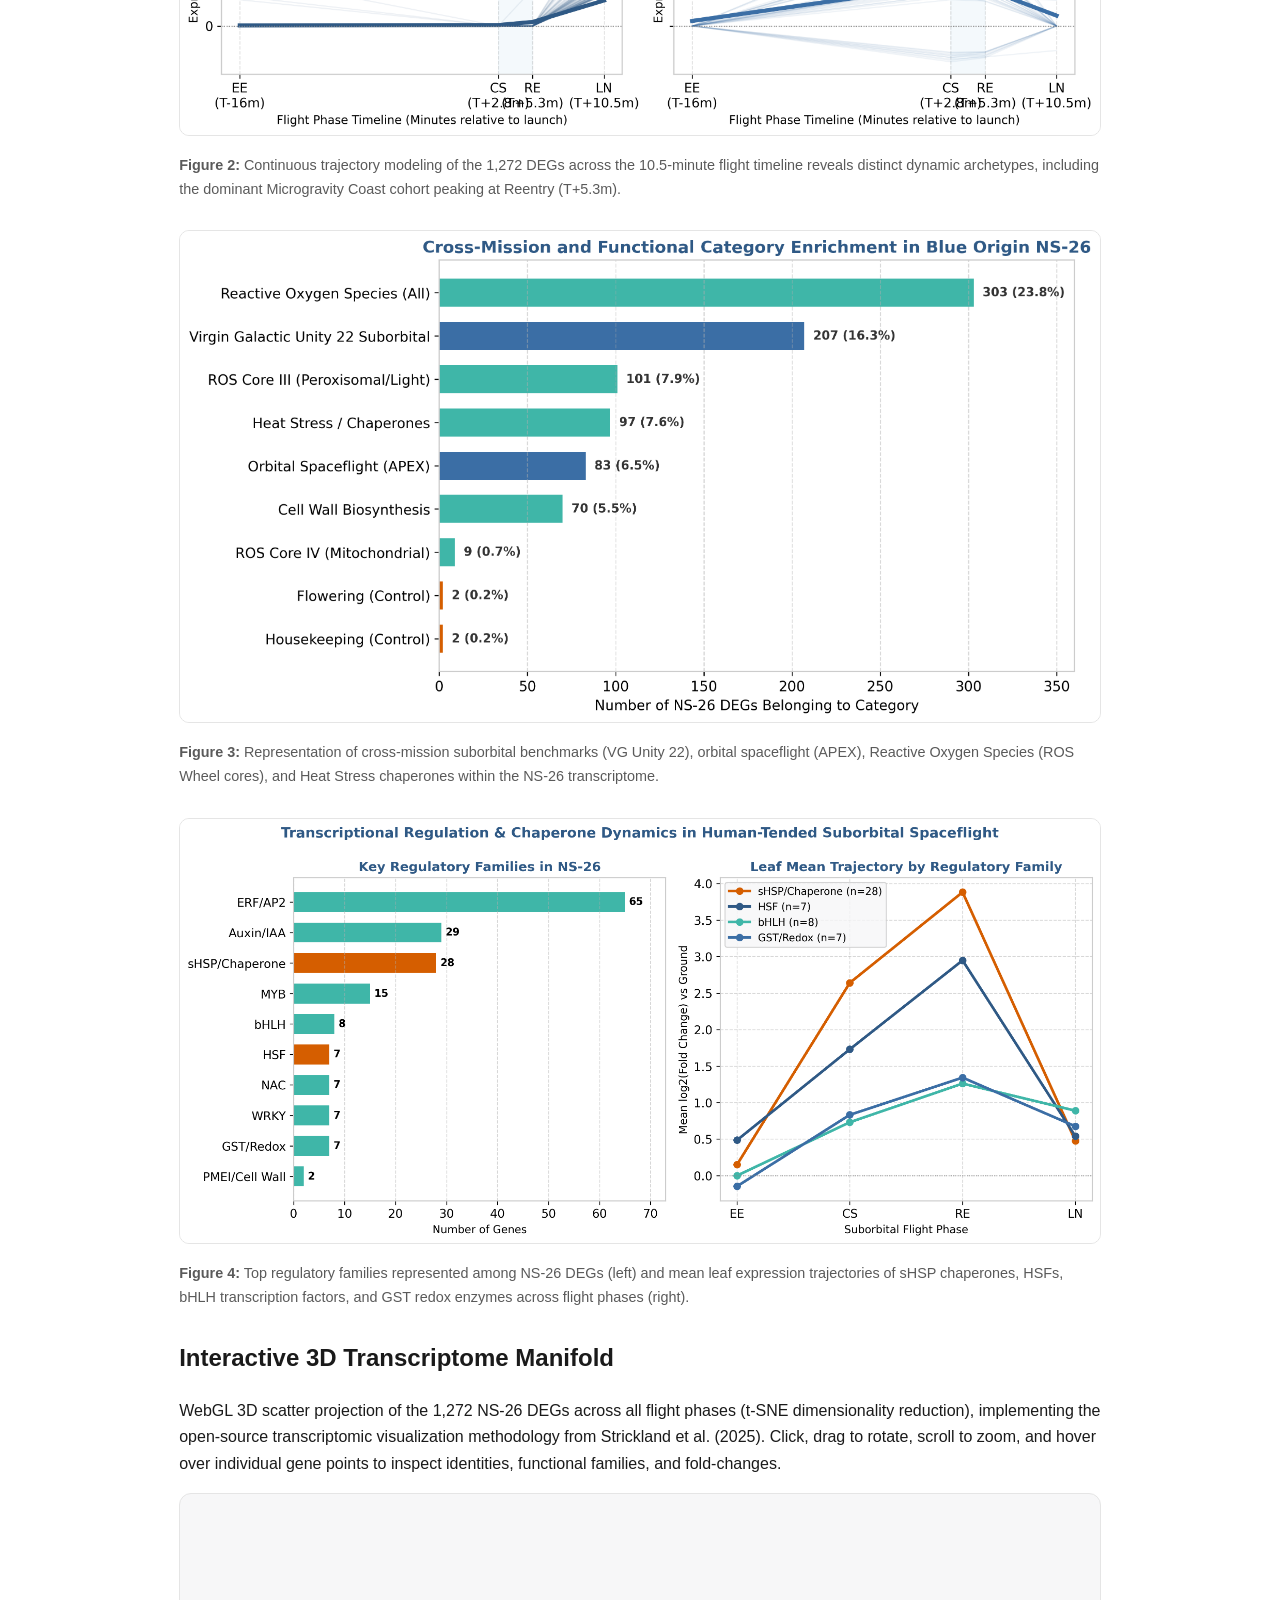
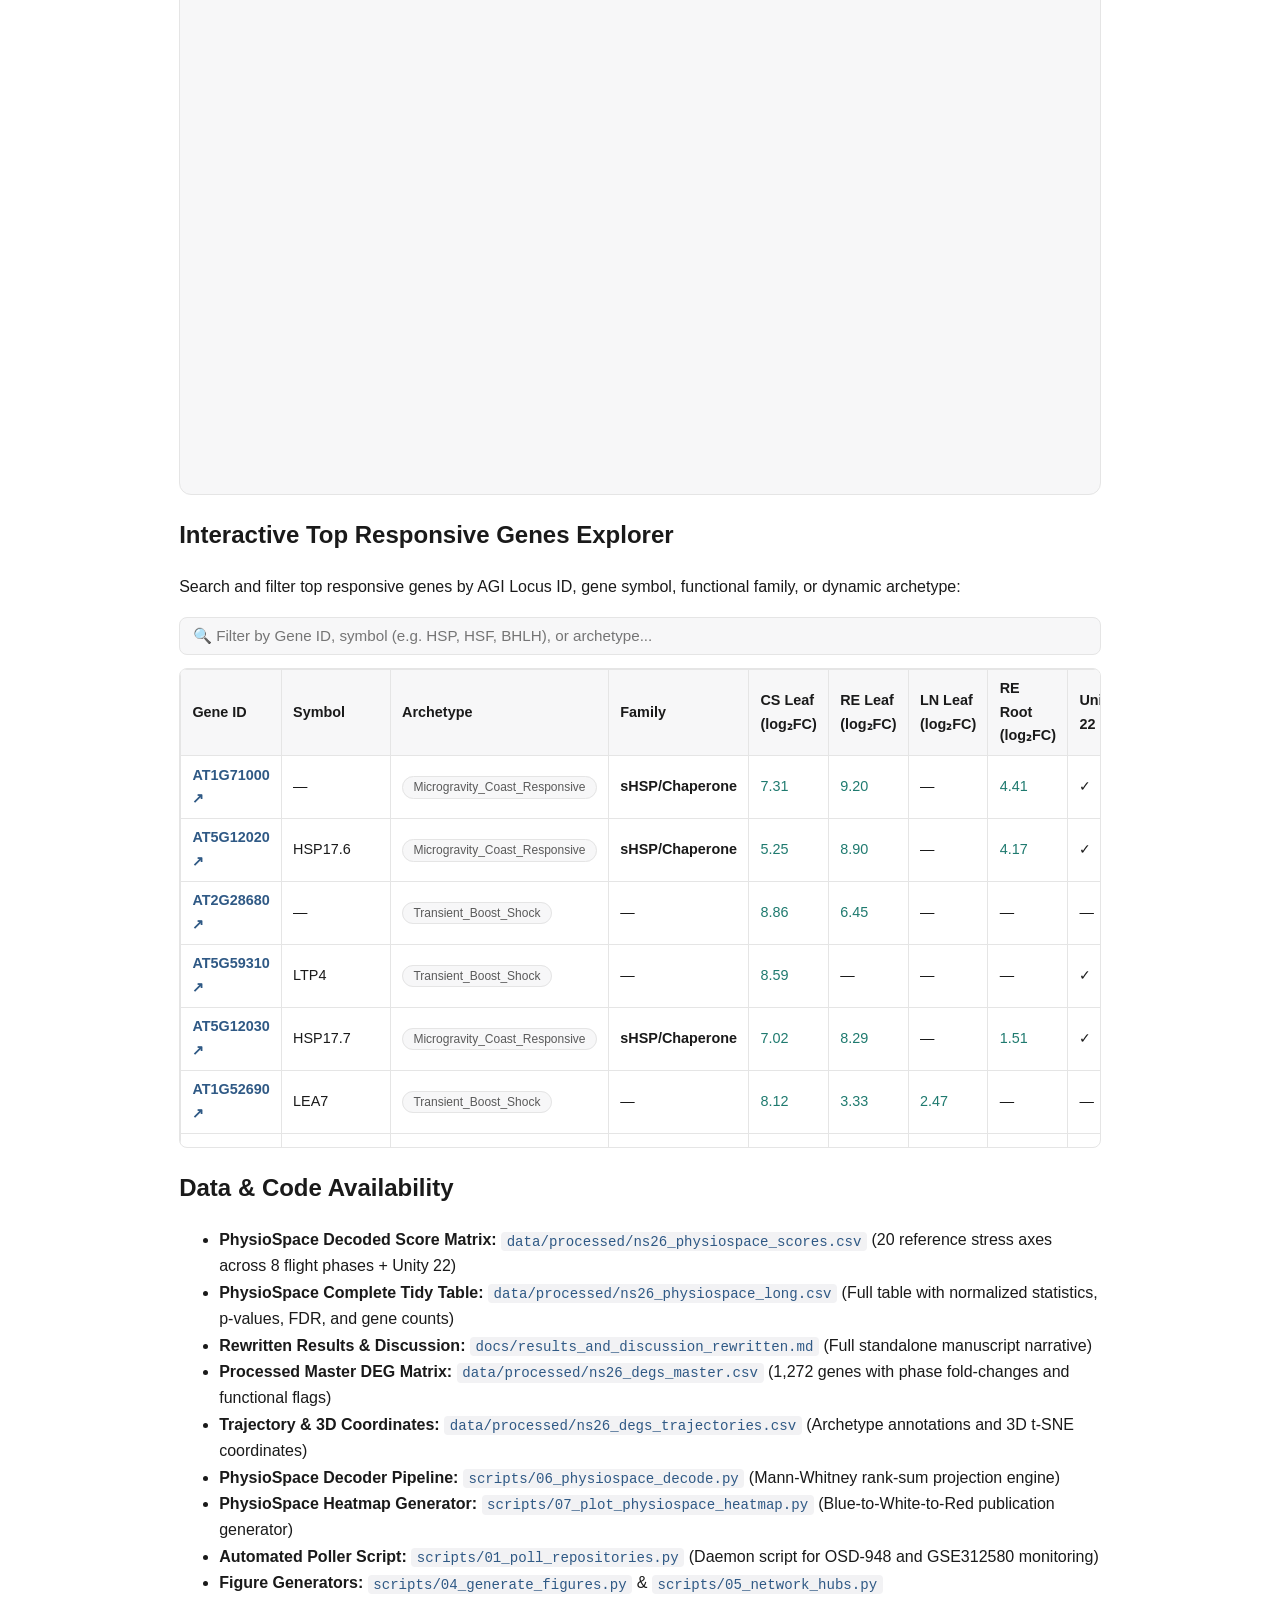
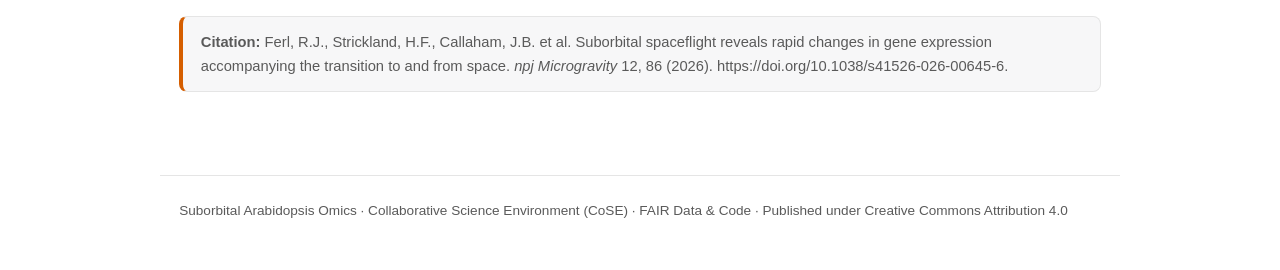
==== commit ecb1d298: "feat(physiospace): add PhysioSpace autodecoder analysis, Figure 5 heatmap, and rewritten Results & D" ====
--- a/docs/index.html
+++ b/docs/index.html
@@ -15,6 +15,7 @@
     <span class="brand">🚀 Suborbital Arabidopsis · NS-26</span>
     <a href="#abstract" style="color:var(--accent)">Abstract</a>
     <a href="#highlights">Highlights</a>
+    <a href="#physiospace" style="font-weight:bold; color:#b2182b;">PhysioSpace Decoder</a>
     <a href="#figures">Figures</a>
     <a href="#3d-viewer">3D Manifold</a>
     <a href="#explorer">Gene Explorer</a>
@@ -95,6 +96,55 @@
       <h3>Non-Thermal Proteostasis</h3>
       <p>In-suit dataloggers verified maximum temperatures <span class="k">&lt;30°C</span>, confirming chaperone induction is triggered by acute microgravity/ROS rather than heat.</p>
     </div>
+  </div>
+
+  <h2 id="physiospace">PhysioSpace Stress Autodecoder: Deconstructing the Flight Profile</h2>
+  <div class="content">
+    <p>
+      To understand how plants physiologically experience each phase of the suborbital profile, we applied the 
+      <b>Plant PhysioSpace stress autodecoder</b> (Hadizadeh Esfahani et al. 2021; Lenz et al. 2013). By projecting the differential expression 
+      vectors of each mission phase onto the canonical 20-axis <i>Arabidopsis</i> reference stress space (<code>AT_Stress_Space</code>, 22,729 genes), 
+      we resolve the complex transcriptome into standardized <b>PhysioScores</b> ranging from <b>-1.0 (blue, suppressed)</b> to <b>+1.0 (red, induced)</b>.
+    </p>
+
+    <div style="background:var(--card); border:1px solid var(--line); border-radius:12px; padding:1.5rem; margin:1.5rem 0; text-align:center;">
+      <a href="assets/figures/fig5_physiospace_stress_heatmap.png" target="_blank">
+        <img src="assets/figures/fig5_physiospace_stress_heatmap.png" alt="Figure 5: PhysioSpace Stress Pattern Autodecoding across the Suborbital Flight Profile" style="max-width:100%; height:auto; border-radius:8px; box-shadow:0 4px 12px rgba(0,0,0,0.08);">
+      </a>
+      <p style="font-size:0.95rem; color:var(--text-muted); margin-top:0.75rem; text-align:left;">
+        <b>Figure 5: PhysioSpace Stress Pattern Autodecoding across the Suborbital Flight Profile.</b> 
+        Dynamic activation and repression of 20 canonical stress axes across Leaves and Roots during Escape Enabled (EE, ~2.5m), 
+        Capsule Separation (CS, ~4m), Reentry Coast (RE, ~7.5m), and Landing (LN, ~10m), benchmarked against Virgin Galactic Unity 22 (* p&lt;0.05, ** p&lt;0.01, *** p&lt;0.001). 
+        Color scale: <b>(Low) Deep Blue = Suppressed Program ↔ White = Baseline ↔ (High) Crimson Red = Induced Program</b>.
+      </p>
+    </div>
+
+    <h3>Physiological Deconvolution Across Flight Events</h3>
+    <div class="cards" style="grid-template-columns: repeat(auto-fit, minmax(260px, 1fr)); margin-bottom:1.5rem;">
+      <div class="card" style="border-left: 4px solid #1f77b4;">
+        <h4>1. Ascent &amp; Hyper-g (EE, ~2.5m)</h4>
+        <p><b>Selective Protection:</b> Leaves show early heat (+0.55**) and drought (+0.59**) sensing, but significantly <i>suppress</i> wounding (-0.55**), genotoxic (-0.55**), and radiation (-0.51**) pathways. Roots remain transcriptomically quiescent.</p>
+      </div>
+      <div class="card" style="border-left: 4px solid #d62728;">
+        <h4>2. Microgravity Onset (CS, ~4m)</h4>
+        <p><b>Rhizosphere Hypoxia Surge:</b> Within 90s of weightlessness, roots mount acute <b>Hypoxia</b> (+0.47***), <b>Salt</b> (+0.75***), and <b>Osmotic</b> (+0.42**) programs, confirming fluid stagnation and oxygen diffusion limitation in the rhizosphere.</p>
+      </div>
+      <div class="card" style="border-left: 4px solid #ff7f0e;">
+        <h4>3. Apogee Free-Fall (RE, ~7.5m)</h4>
+        <p><b>Peak Proteotoxic Stress:</b> Extended microgravity coast triggers maximum <b>Heat shock chaperone activation</b> in leaves (+0.77***) and roots (+0.74***). Roots initiate mechanosensitive wounding (+0.43**) during re-entry deceleration.</p>
+      </div>
+      <div class="card" style="border-left: 4px solid #2ca02c;">
+        <h4>4. Touchdown Impact (LN, ~10m)</h4>
+        <p><b>Mechanical Shock Burst:</b> Touchdown impact drives peak wounding (+0.78), osmotic (+0.89), and oxidative stress (+0.78) in roots, while leaf stress responses rapidly de-escalate upon return to terrestrial 1g.</p>
+      </div>
+    </div>
+
+    <div class="btnrow" style="margin:1rem 0;">
+      <a class="btn primary" href="results_and_discussion_rewritten.md" target="_blank">📖 Read Full Rewritten Results &amp; Discussion (Markdown) ↗</a>
+      <a class="btn" href="assets/data/ns26_physiospace_scores.csv" download>📥 Download Decoded PhysioScores (CSV)</a>
+      <a class="btn" href="assets/data/ns26_physiospace_long.csv" download>📥 Download Complete Tidy Matrix (CSV)</a>
+    </div>
+    <hr>
   </div>
 
   <h2 id="figures">Selected Re-Analysis Figures</h2>
@@ -162,9 +212,13 @@
   <h2 id="data">Data &amp; Code Availability</h2>
   <div class="content">
     <ul>
-      <li><b>Processed Master DEG Matrix:</b> <a href="../data/processed/ns26_degs_master.csv"><code>data/processed/ns26_degs_master.csv</code></a> (1,272 genes with phase fold-changes and functional flags)</li>
+      <li><b>PhysioSpace Decoded Score Matrix:</b> <a href="assets/data/ns26_physiospace_scores.csv"><code>data/processed/ns26_physiospace_scores.csv</code></a> (20 reference stress axes across 8 flight phases + Unity 22)</li>
+      <li><b>PhysioSpace Complete Tidy Table:</b> <a href="assets/data/ns26_physiospace_long.csv"><code>data/processed/ns26_physiospace_long.csv</code></a> (Full table with normalized statistics, p-values, FDR, and gene counts)</li>
+      <li><b>Rewritten Results &amp; Discussion:</b> <a href="results_and_discussion_rewritten.md"><code>docs/results_and_discussion_rewritten.md</code></a> (Full standalone manuscript narrative)</li>
+      <li><b>Processed Master DEG Matrix:</b> <a href="assets/data/ns26_degs_master.csv"><code>data/processed/ns26_degs_master.csv</code></a> (1,272 genes with phase fold-changes and functional flags)</li>
       <li><b>Trajectory &amp; 3D Coordinates:</b> <a href="../data/processed/ns26_degs_trajectories.csv"><code>data/processed/ns26_degs_trajectories.csv</code></a> (Archetype annotations and 3D t-SNE coordinates)</li>
-      <li><b>Top Responsive Genes JSON:</b> <a href="assets/degs_top.json"><code>docs/assets/degs_top.json</code></a> (Tidy records for web display)</li>
+      <li><b>PhysioSpace Decoder Pipeline:</b> <a href="../scripts/06_physiospace_decode.py"><code>scripts/06_physiospace_decode.py</code></a> (Mann-Whitney rank-sum projection engine)</li>
+      <li><b>PhysioSpace Heatmap Generator:</b> <a href="../scripts/07_plot_physiospace_heatmap.py"><code>scripts/07_plot_physiospace_heatmap.py</code></a> (Blue-to-White-to-Red publication generator)</li>
       <li><b>Automated Poller Script:</b> <a href="../scripts/01_poll_repositories.py"><code>scripts/01_poll_repositories.py</code></a> (Daemon script for OSD-948 and GSE312580 monitoring)</li>
       <li><b>Figure Generators:</b> <a href="../scripts/04_generate_figures.py"><code>scripts/04_generate_figures.py</code></a> &amp; <a href="../scripts/05_network_hubs.py"><code>scripts/05_network_hubs.py</code></a></li>
     </ul>
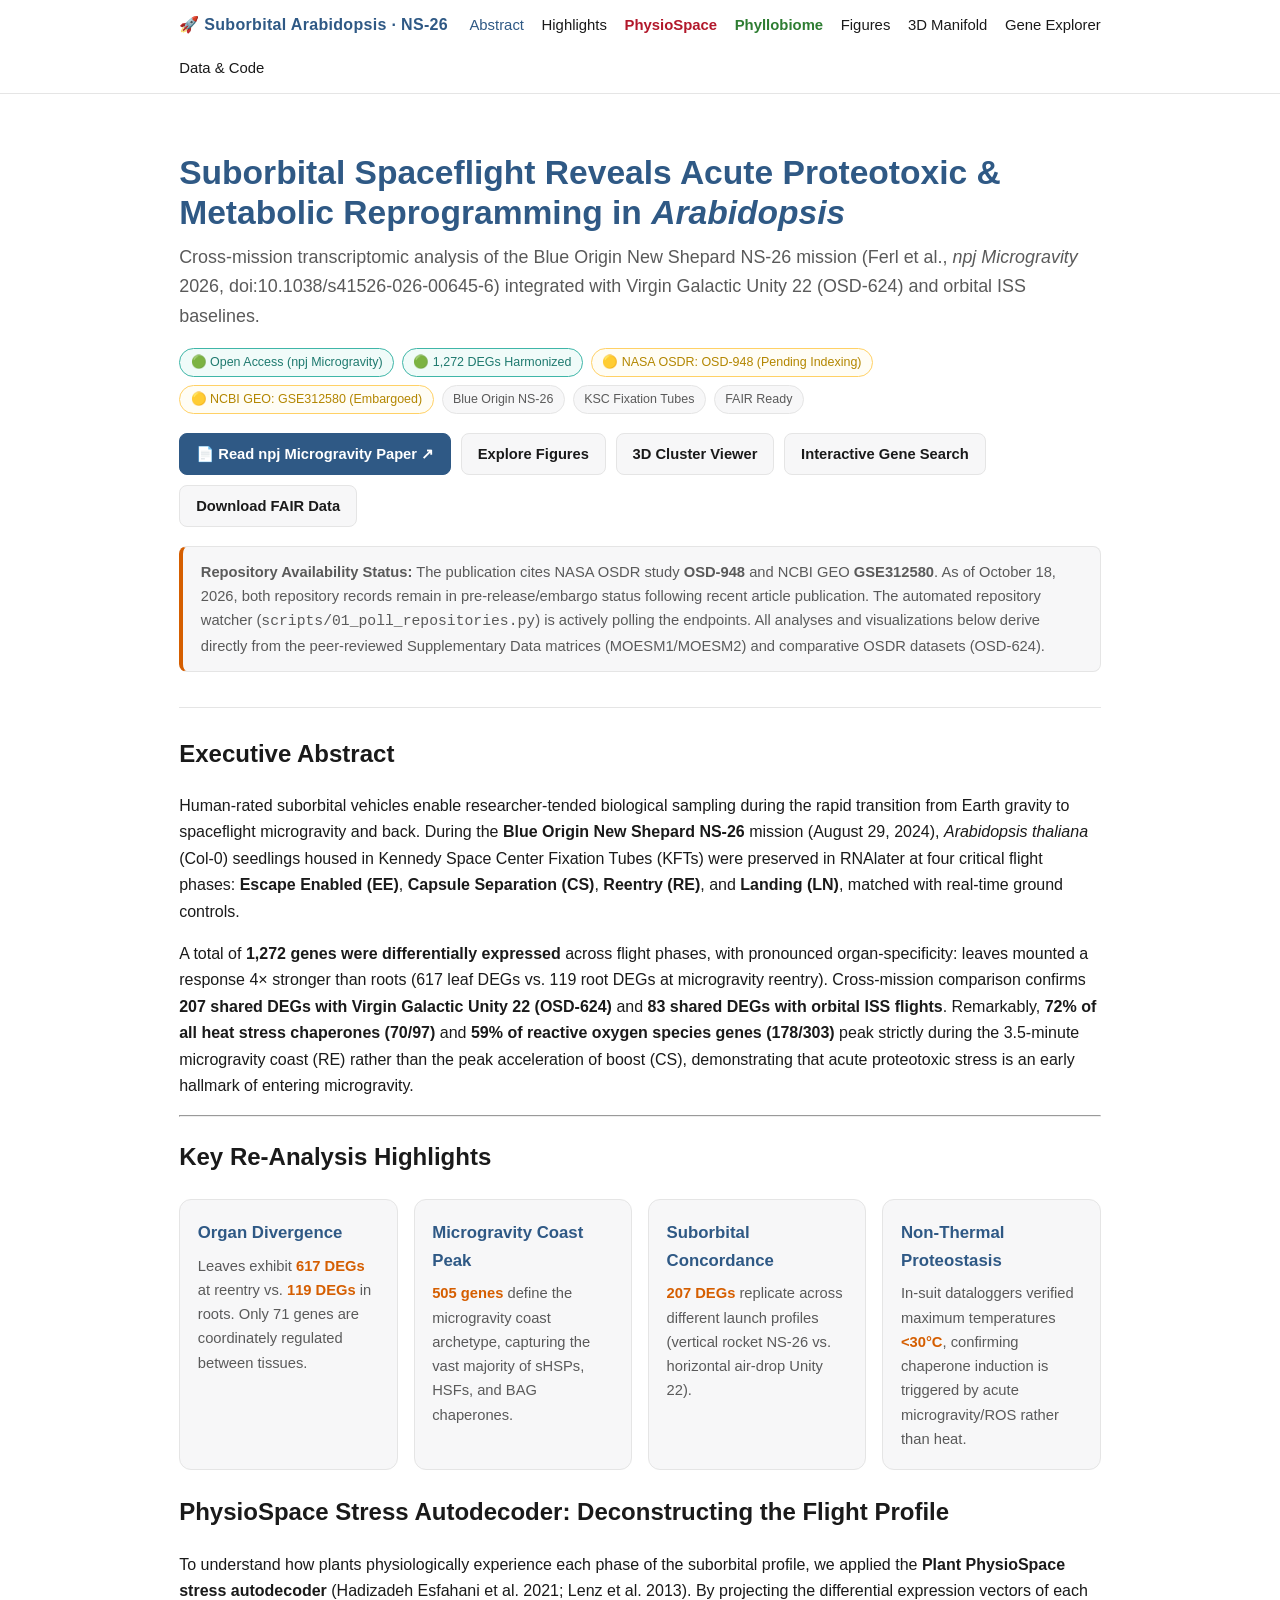
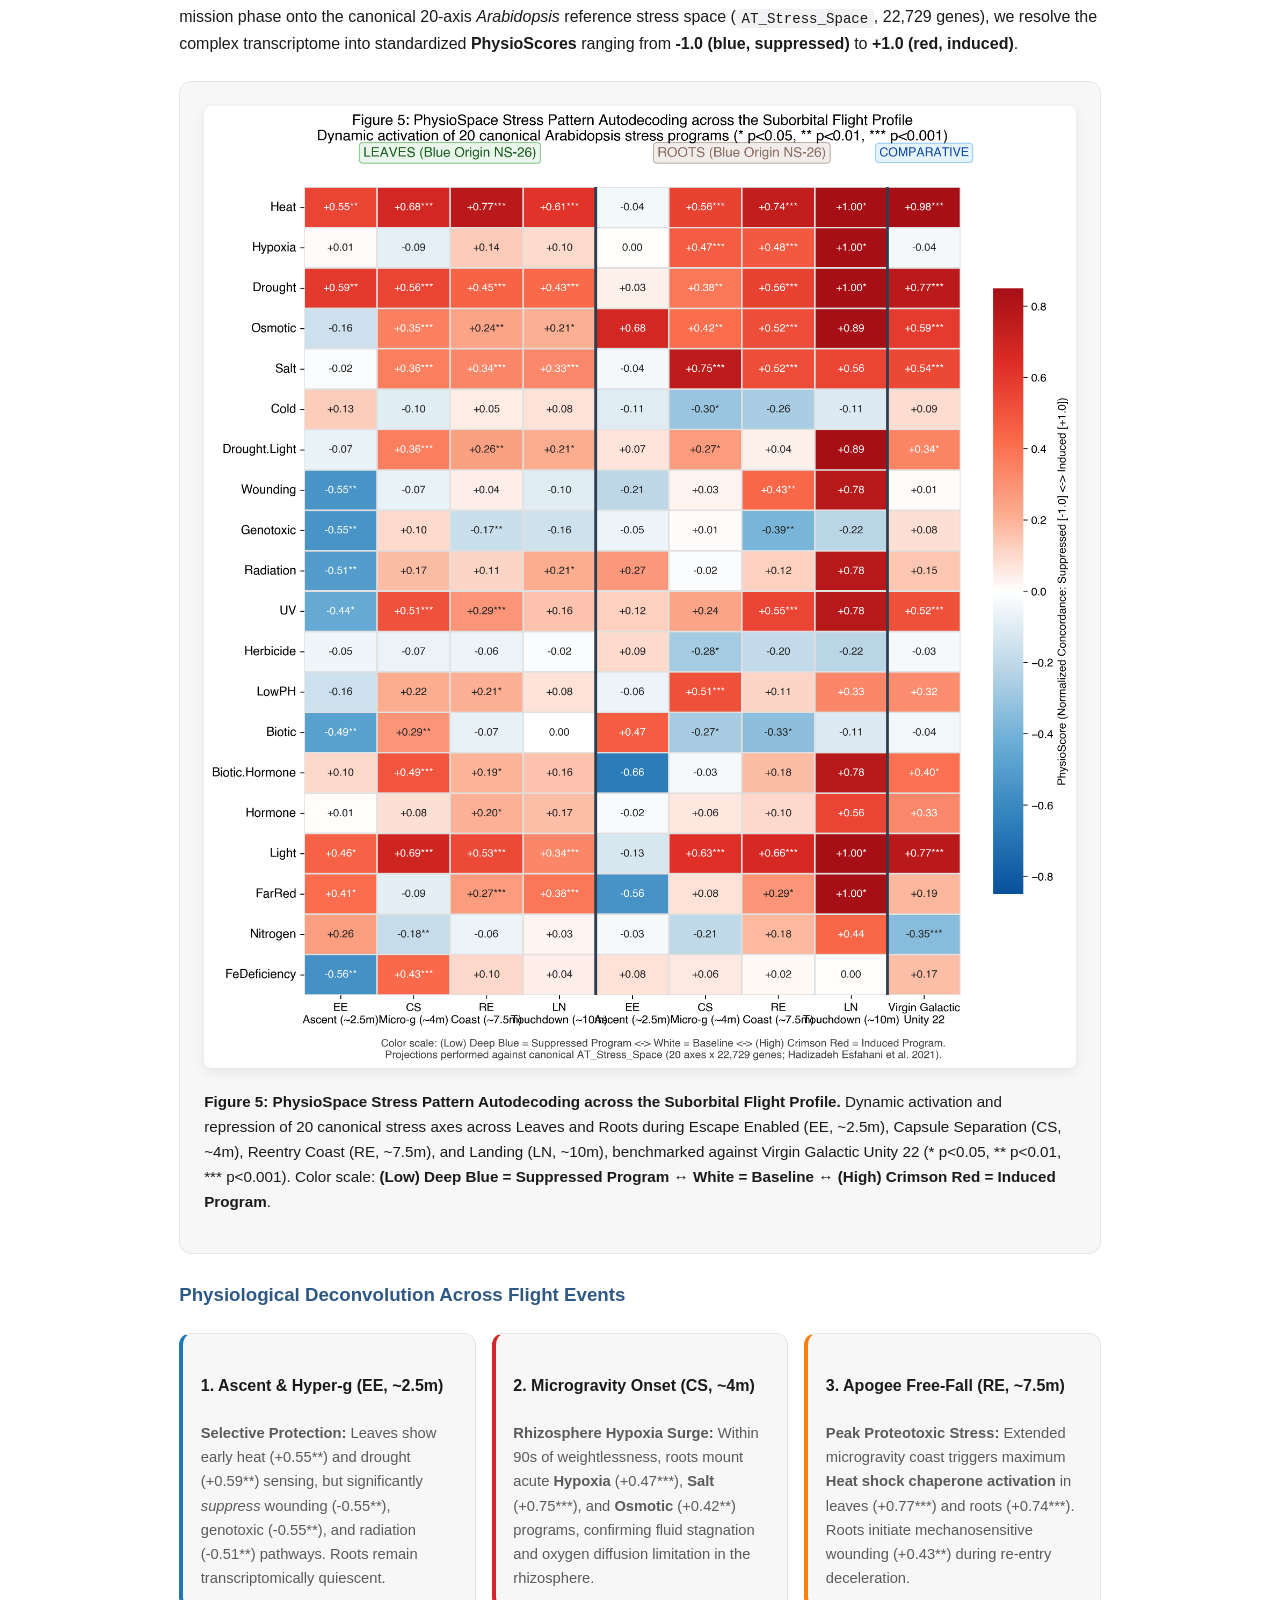
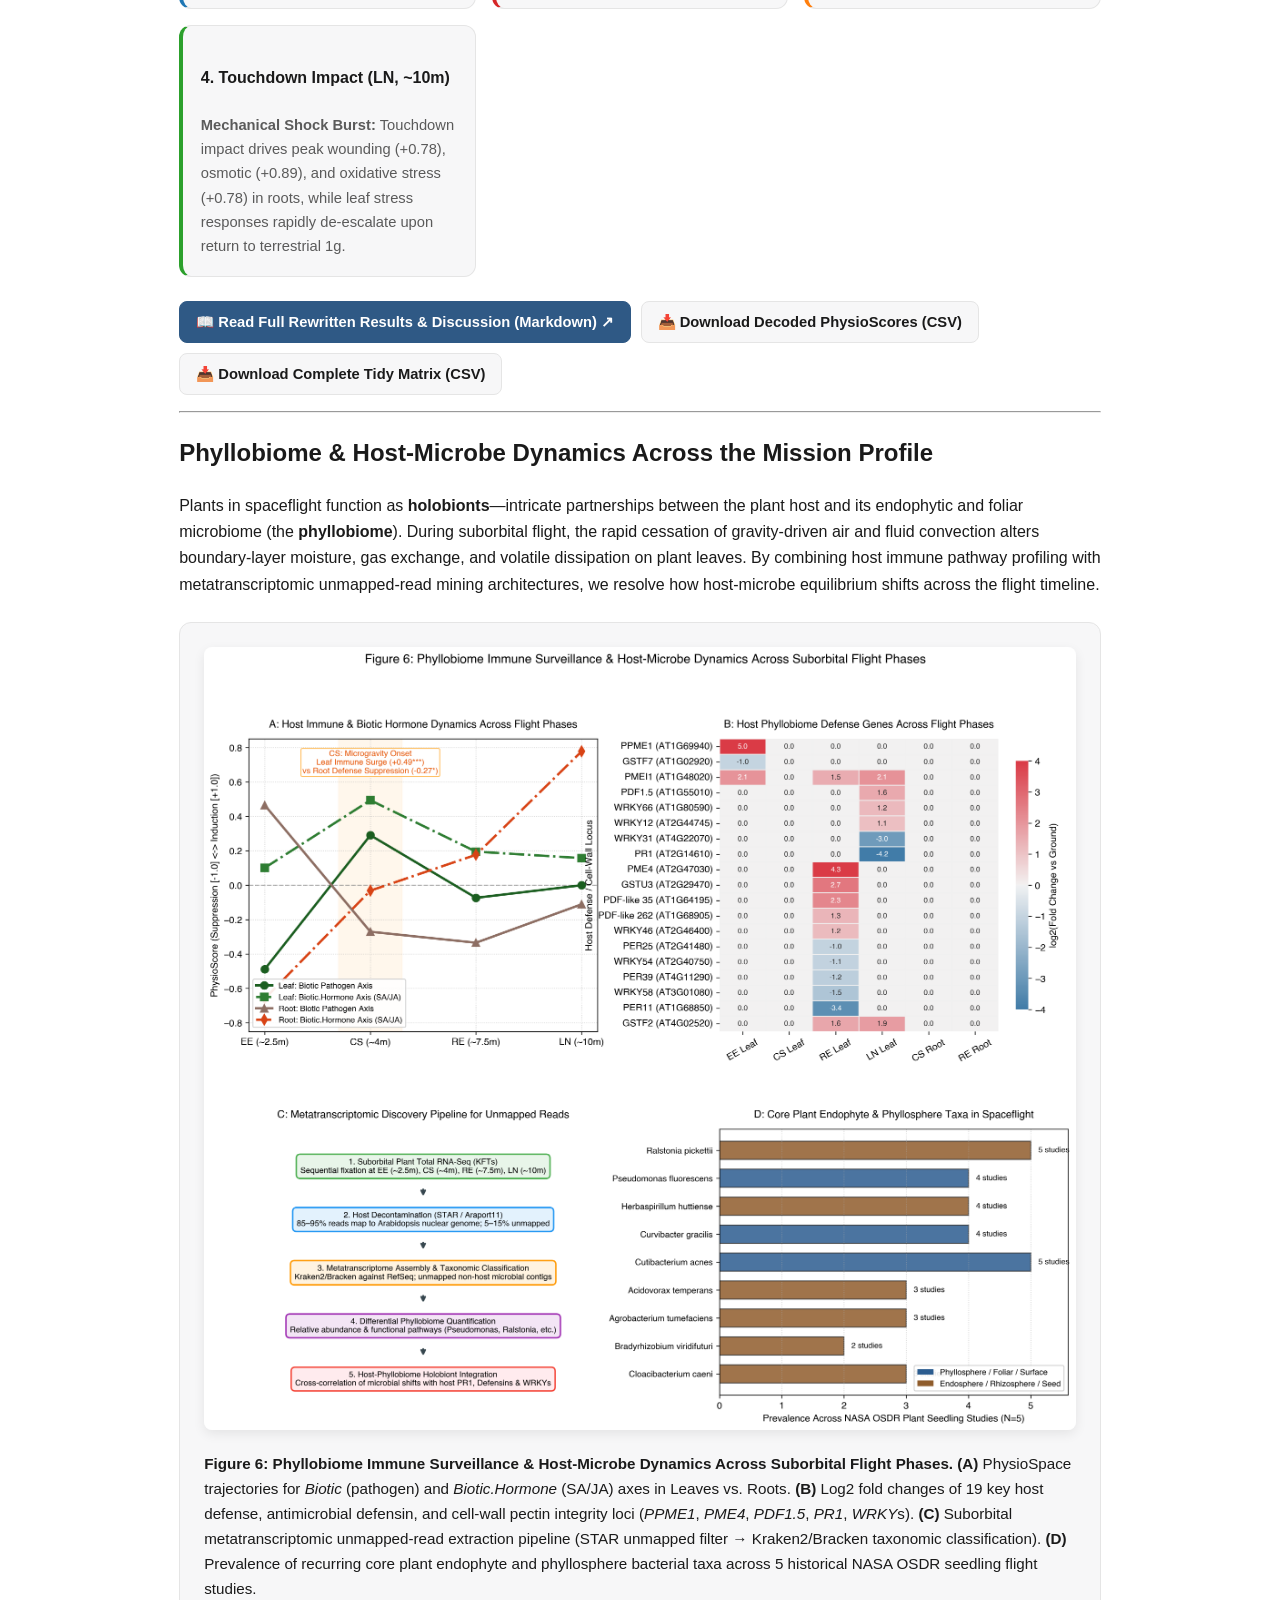
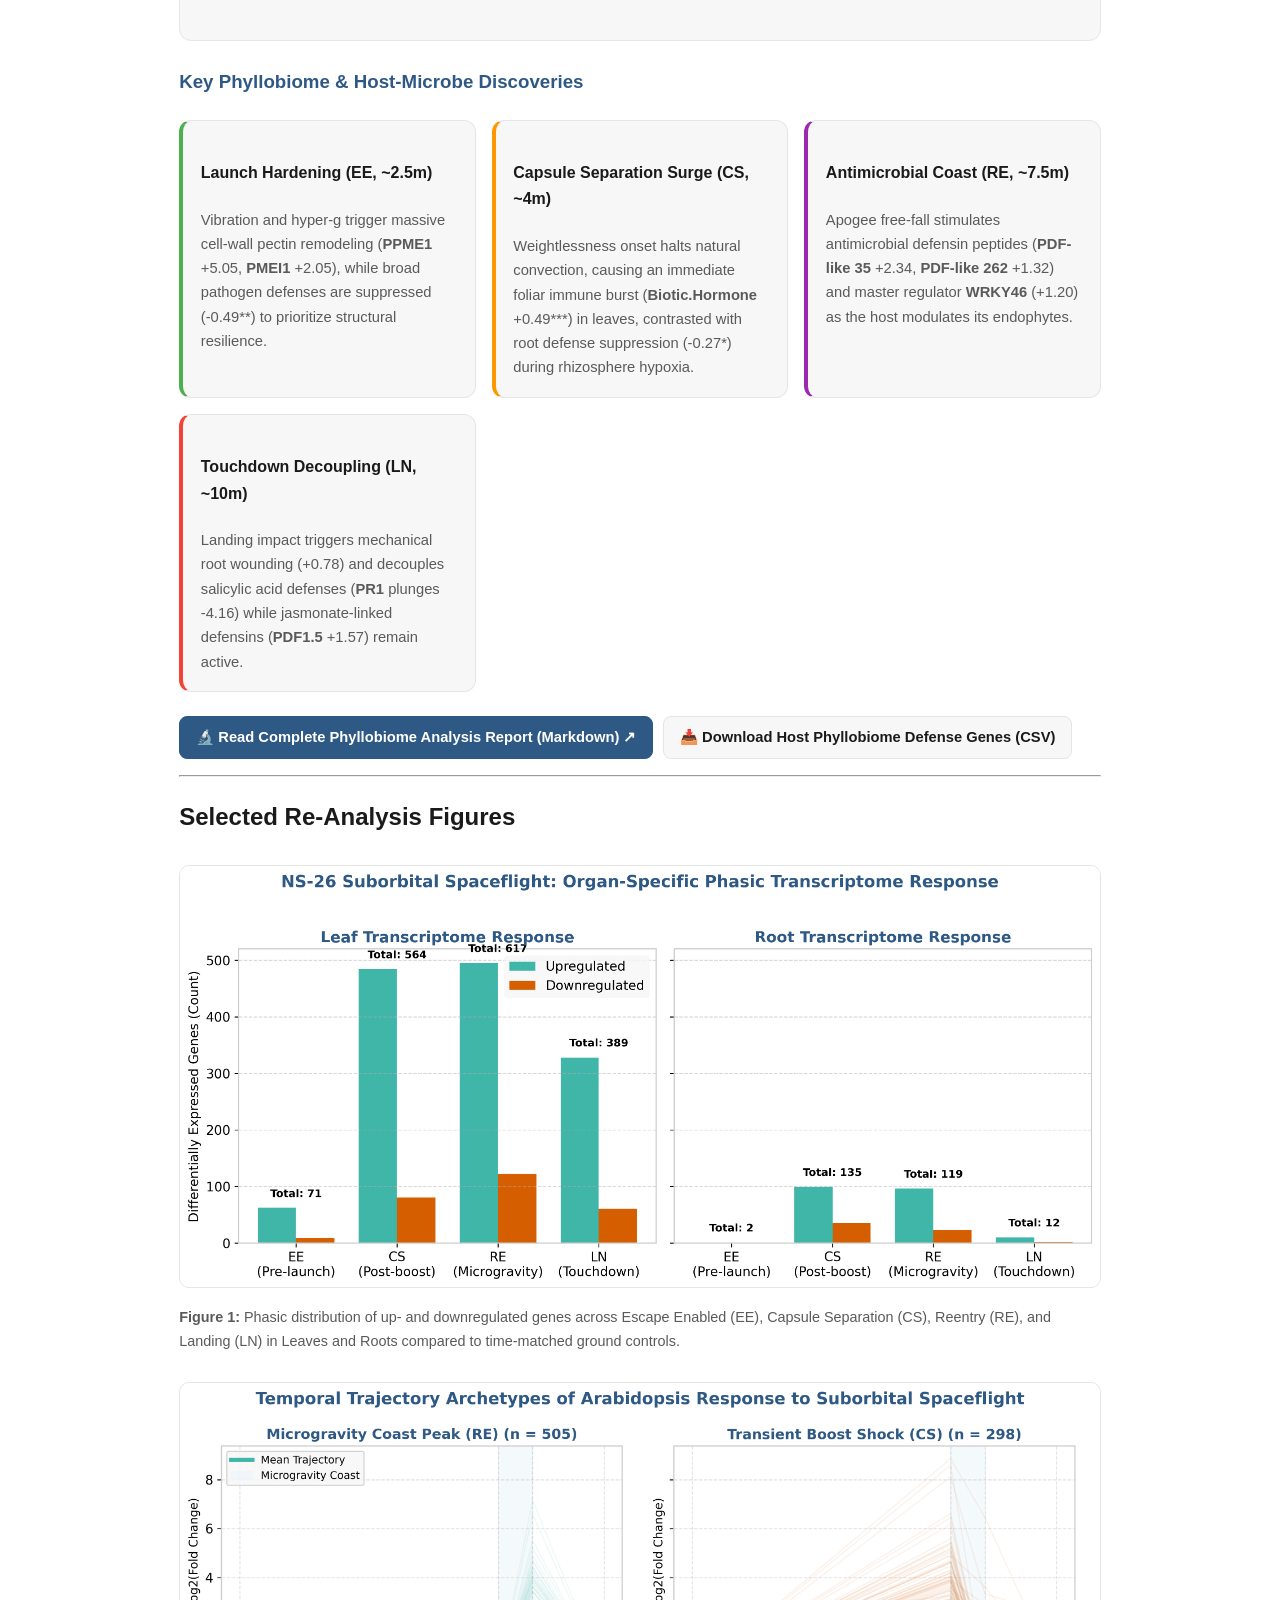
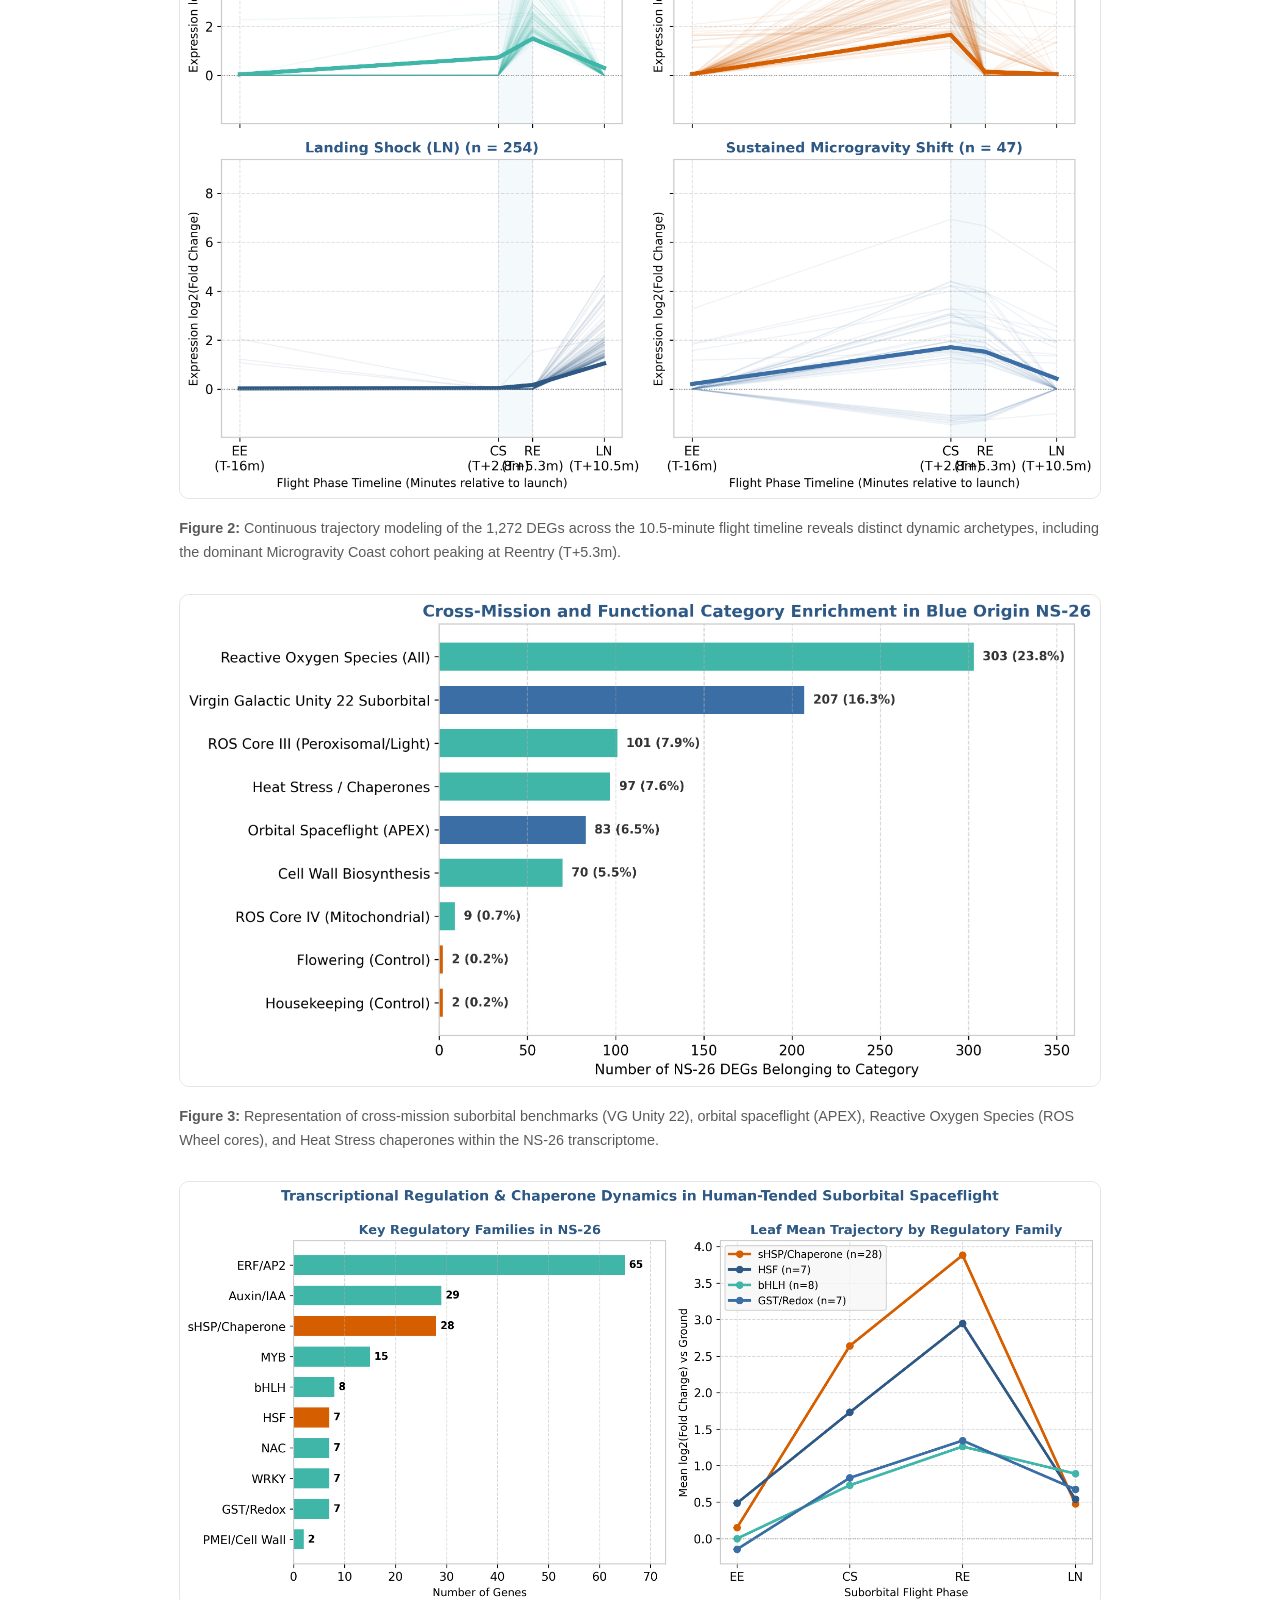
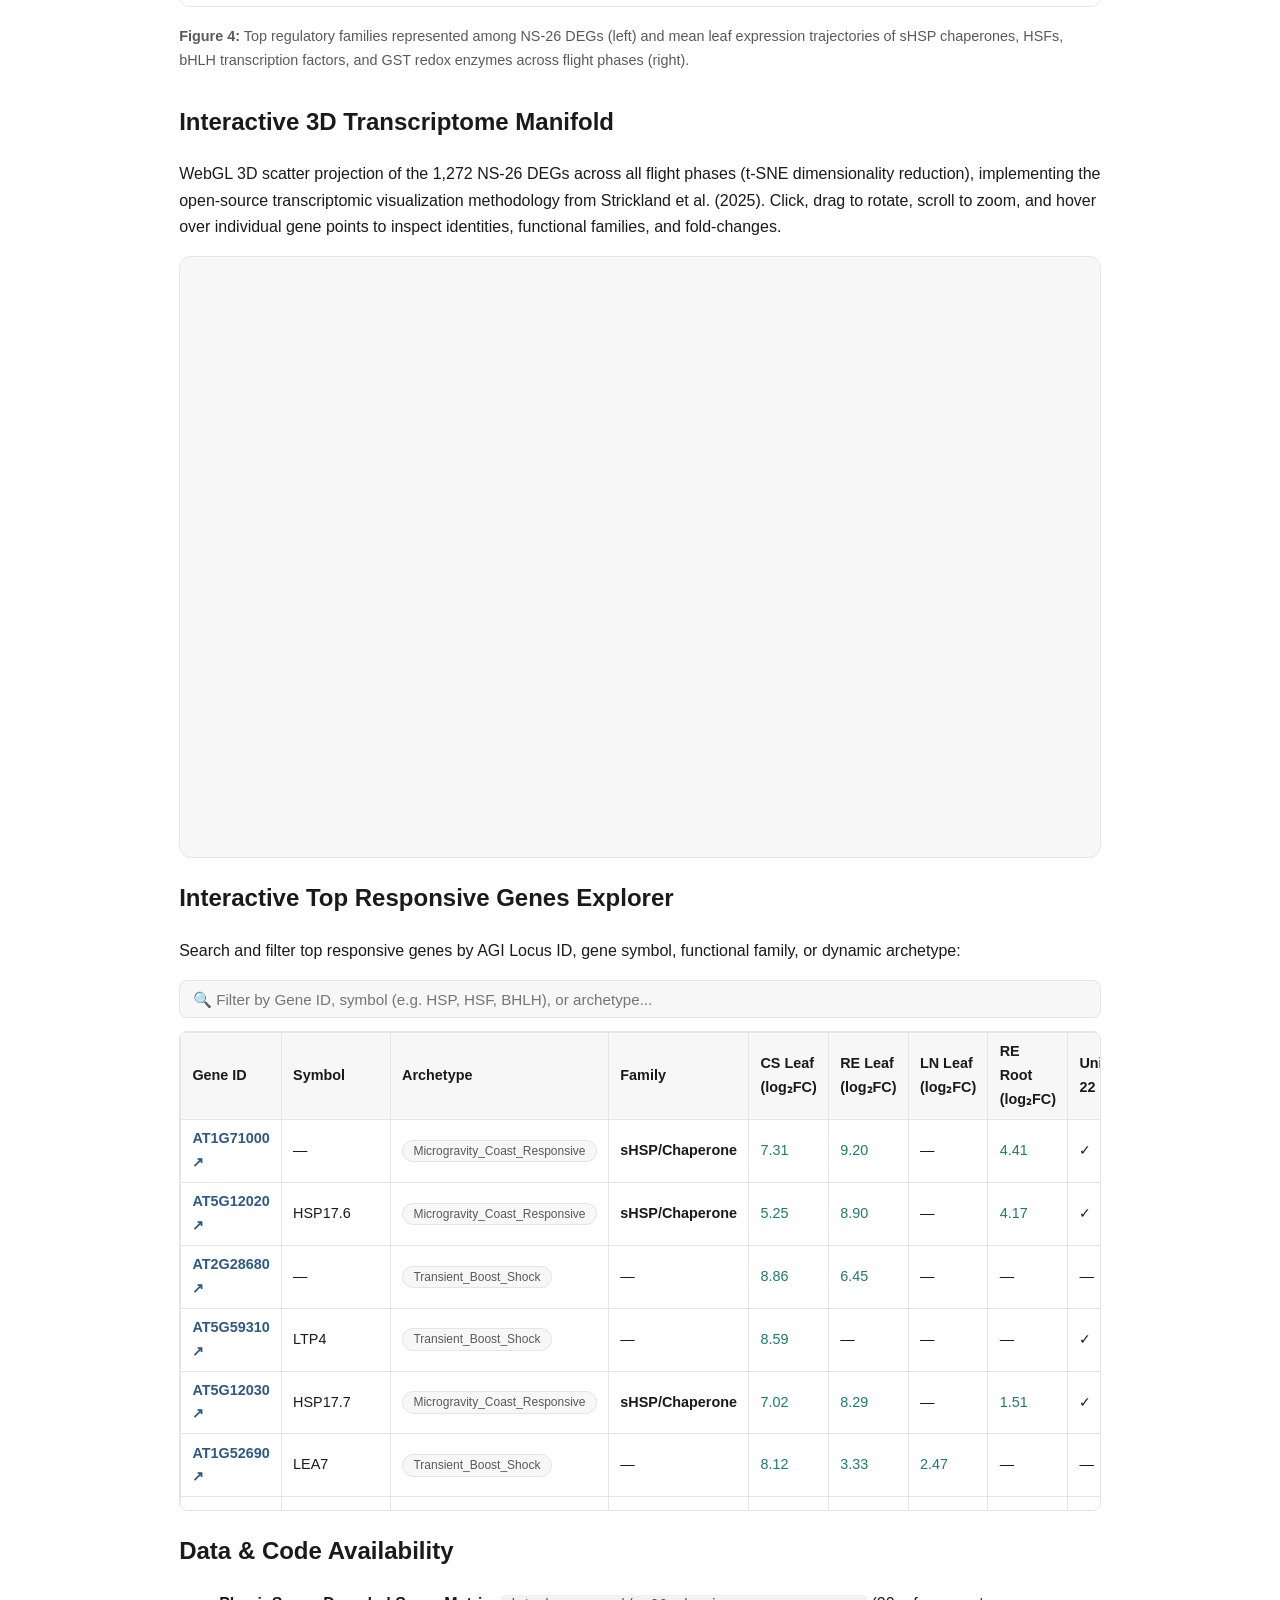
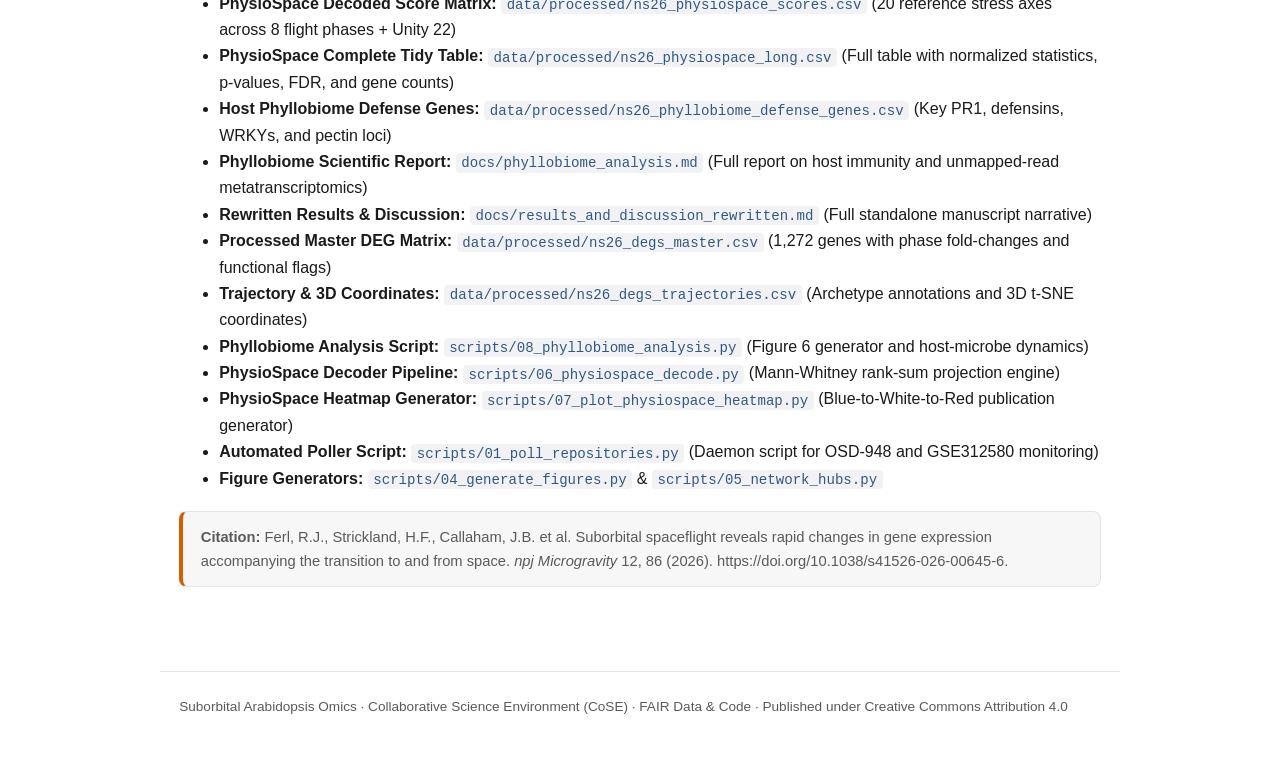
==== commit c398f0f5: "feat(phyllobiome): add phyllobiome immune surveillance analysis, Figure 6, and metatranscriptomic fr" ====
--- a/docs/index.html
+++ b/docs/index.html
@@ -15,7 +15,8 @@
     <span class="brand">🚀 Suborbital Arabidopsis · NS-26</span>
     <a href="#abstract" style="color:var(--accent)">Abstract</a>
     <a href="#highlights">Highlights</a>
-    <a href="#physiospace" style="font-weight:bold; color:#b2182b;">PhysioSpace Decoder</a>
+    <a href="#physiospace" style="font-weight:bold; color:#b2182b;">PhysioSpace</a>
+    <a href="#phyllobiome" style="font-weight:bold; color:#2e7d32;">Phyllobiome</a>
     <a href="#figures">Figures</a>
     <a href="#3d-viewer">3D Manifold</a>
     <a href="#explorer">Gene Explorer</a>
@@ -143,6 +144,54 @@
       <a class="btn primary" href="results_and_discussion_rewritten.md" target="_blank">📖 Read Full Rewritten Results &amp; Discussion (Markdown) ↗</a>
       <a class="btn" href="assets/data/ns26_physiospace_scores.csv" download>📥 Download Decoded PhysioScores (CSV)</a>
       <a class="btn" href="assets/data/ns26_physiospace_long.csv" download>📥 Download Complete Tidy Matrix (CSV)</a>
+    </div>
+    <hr>
+  </div>
+
+  <h2 id="phyllobiome">Phyllobiome &amp; Host-Microbe Dynamics Across the Mission Profile</h2>
+  <div class="content">
+    <p>
+      Plants in spaceflight function as <b>holobionts</b>—intricate partnerships between the plant host and its endophytic and foliar microbiome (the <b>phyllobiome</b>). 
+      During suborbital flight, the rapid cessation of gravity-driven air and fluid convection alters boundary-layer moisture, gas exchange, and volatile dissipation on plant leaves. 
+      By combining host immune pathway profiling with metatranscriptomic unmapped-read mining architectures, we resolve how host-microbe equilibrium shifts across the flight timeline.
+    </p>
+
+    <div style="background:var(--card); border:1px solid var(--line); border-radius:12px; padding:1.5rem; margin:1.5rem 0; text-align:center;">
+      <a href="assets/figures/fig6_phyllobiome_dynamics.png" target="_blank">
+        <img src="assets/figures/fig6_phyllobiome_dynamics.png" alt="Figure 6: Phyllobiome Immune Surveillance &amp; Host-Microbe Dynamics Across Suborbital Flight Phases" style="max-width:100%; height:auto; border-radius:8px; box-shadow:0 4px 12px rgba(0,0,0,0.08);">
+      </a>
+      <p style="font-size:0.95rem; color:var(--text-muted); margin-top:0.75rem; text-align:left;">
+        <b>Figure 6: Phyllobiome Immune Surveillance &amp; Host-Microbe Dynamics Across Suborbital Flight Phases.</b> 
+        <b>(A)</b> PhysioSpace trajectories for <i>Biotic</i> (pathogen) and <i>Biotic.Hormone</i> (SA/JA) axes in Leaves vs. Roots. 
+        <b>(B)</b> Log2 fold changes of 19 key host defense, antimicrobial defensin, and cell-wall pectin integrity loci (<i>PPME1</i>, <i>PME4</i>, <i>PDF1.5</i>, <i>PR1</i>, <i>WRKY</i>s). 
+        <b>(C)</b> Suborbital metatranscriptomic unmapped-read extraction pipeline (STAR unmapped filter → Kraken2/Bracken taxonomic classification). 
+        <b>(D)</b> Prevalence of recurring core plant endophyte and phyllosphere bacterial taxa across 5 historical NASA OSDR seedling flight studies.
+      </p>
+    </div>
+
+    <h3>Key Phyllobiome &amp; Host-Microbe Discoveries</h3>
+    <div class="cards" style="grid-template-columns: repeat(auto-fit, minmax(260px, 1fr)); margin-bottom:1.5rem;">
+      <div class="card" style="border-left: 4px solid #4caf50;">
+        <h4>Launch Hardening (EE, ~2.5m)</h4>
+        <p>Vibration and hyper-g trigger massive cell-wall pectin remodeling (<b>PPME1</b> +5.05, <b>PMEI1</b> +2.05), while broad pathogen defenses are suppressed (-0.49**) to prioritize structural resilience.</p>
+      </div>
+      <div class="card" style="border-left: 4px solid #ff9800;">
+        <h4>Capsule Separation Surge (CS, ~4m)</h4>
+        <p>Weightlessness onset halts natural convection, causing an immediate foliar immune burst (<b>Biotic.Hormone</b> +0.49***) in leaves, contrasted with root defense suppression (-0.27*) during rhizosphere hypoxia.</p>
+      </div>
+      <div class="card" style="border-left: 4px solid #9c27b0;">
+        <h4>Antimicrobial Coast (RE, ~7.5m)</h4>
+        <p>Apogee free-fall stimulates antimicrobial defensin peptides (<b>PDF-like 35</b> +2.34, <b>PDF-like 262</b> +1.32) and master regulator <b>WRKY46</b> (+1.20) as the host modulates its endophytes.</p>
+      </div>
+      <div class="card" style="border-left: 4px solid #f44336;">
+        <h4>Touchdown Decoupling (LN, ~10m)</h4>
+        <p>Landing impact triggers mechanical root wounding (+0.78) and decouples salicylic acid defenses (<b>PR1</b> plunges -4.16) while jasmonate-linked defensins (<b>PDF1.5</b> +1.57) remain active.</p>
+      </div>
+    </div>
+
+    <div class="btnrow" style="margin:1rem 0;">
+      <a class="btn primary" href="phyllobiome_analysis.md" target="_blank">🔬 Read Complete Phyllobiome Analysis Report (Markdown) ↗</a>
+      <a class="btn" href="assets/data/ns26_phyllobiome_defense_genes.csv" download>📥 Download Host Phyllobiome Defense Genes (CSV)</a>
     </div>
     <hr>
   </div>
@@ -214,9 +263,12 @@
     <ul>
       <li><b>PhysioSpace Decoded Score Matrix:</b> <a href="assets/data/ns26_physiospace_scores.csv"><code>data/processed/ns26_physiospace_scores.csv</code></a> (20 reference stress axes across 8 flight phases + Unity 22)</li>
       <li><b>PhysioSpace Complete Tidy Table:</b> <a href="assets/data/ns26_physiospace_long.csv"><code>data/processed/ns26_physiospace_long.csv</code></a> (Full table with normalized statistics, p-values, FDR, and gene counts)</li>
+      <li><b>Host Phyllobiome Defense Genes:</b> <a href="assets/data/ns26_phyllobiome_defense_genes.csv"><code>data/processed/ns26_phyllobiome_defense_genes.csv</code></a> (Key PR1, defensins, WRKYs, and pectin loci)</li>
+      <li><b>Phyllobiome Scientific Report:</b> <a href="phyllobiome_analysis.md"><code>docs/phyllobiome_analysis.md</code></a> (Full report on host immunity and unmapped-read metatranscriptomics)</li>
       <li><b>Rewritten Results &amp; Discussion:</b> <a href="results_and_discussion_rewritten.md"><code>docs/results_and_discussion_rewritten.md</code></a> (Full standalone manuscript narrative)</li>
       <li><b>Processed Master DEG Matrix:</b> <a href="assets/data/ns26_degs_master.csv"><code>data/processed/ns26_degs_master.csv</code></a> (1,272 genes with phase fold-changes and functional flags)</li>
       <li><b>Trajectory &amp; 3D Coordinates:</b> <a href="../data/processed/ns26_degs_trajectories.csv"><code>data/processed/ns26_degs_trajectories.csv</code></a> (Archetype annotations and 3D t-SNE coordinates)</li>
+      <li><b>Phyllobiome Analysis Script:</b> <a href="../scripts/08_phyllobiome_analysis.py"><code>scripts/08_phyllobiome_analysis.py</code></a> (Figure 6 generator and host-microbe dynamics)</li>
       <li><b>PhysioSpace Decoder Pipeline:</b> <a href="../scripts/06_physiospace_decode.py"><code>scripts/06_physiospace_decode.py</code></a> (Mann-Whitney rank-sum projection engine)</li>
       <li><b>PhysioSpace Heatmap Generator:</b> <a href="../scripts/07_plot_physiospace_heatmap.py"><code>scripts/07_plot_physiospace_heatmap.py</code></a> (Blue-to-White-to-Red publication generator)</li>
       <li><b>Automated Poller Script:</b> <a href="../scripts/01_poll_repositories.py"><code>scripts/01_poll_repositories.py</code></a> (Daemon script for OSD-948 and GSE312580 monitoring)</li>
